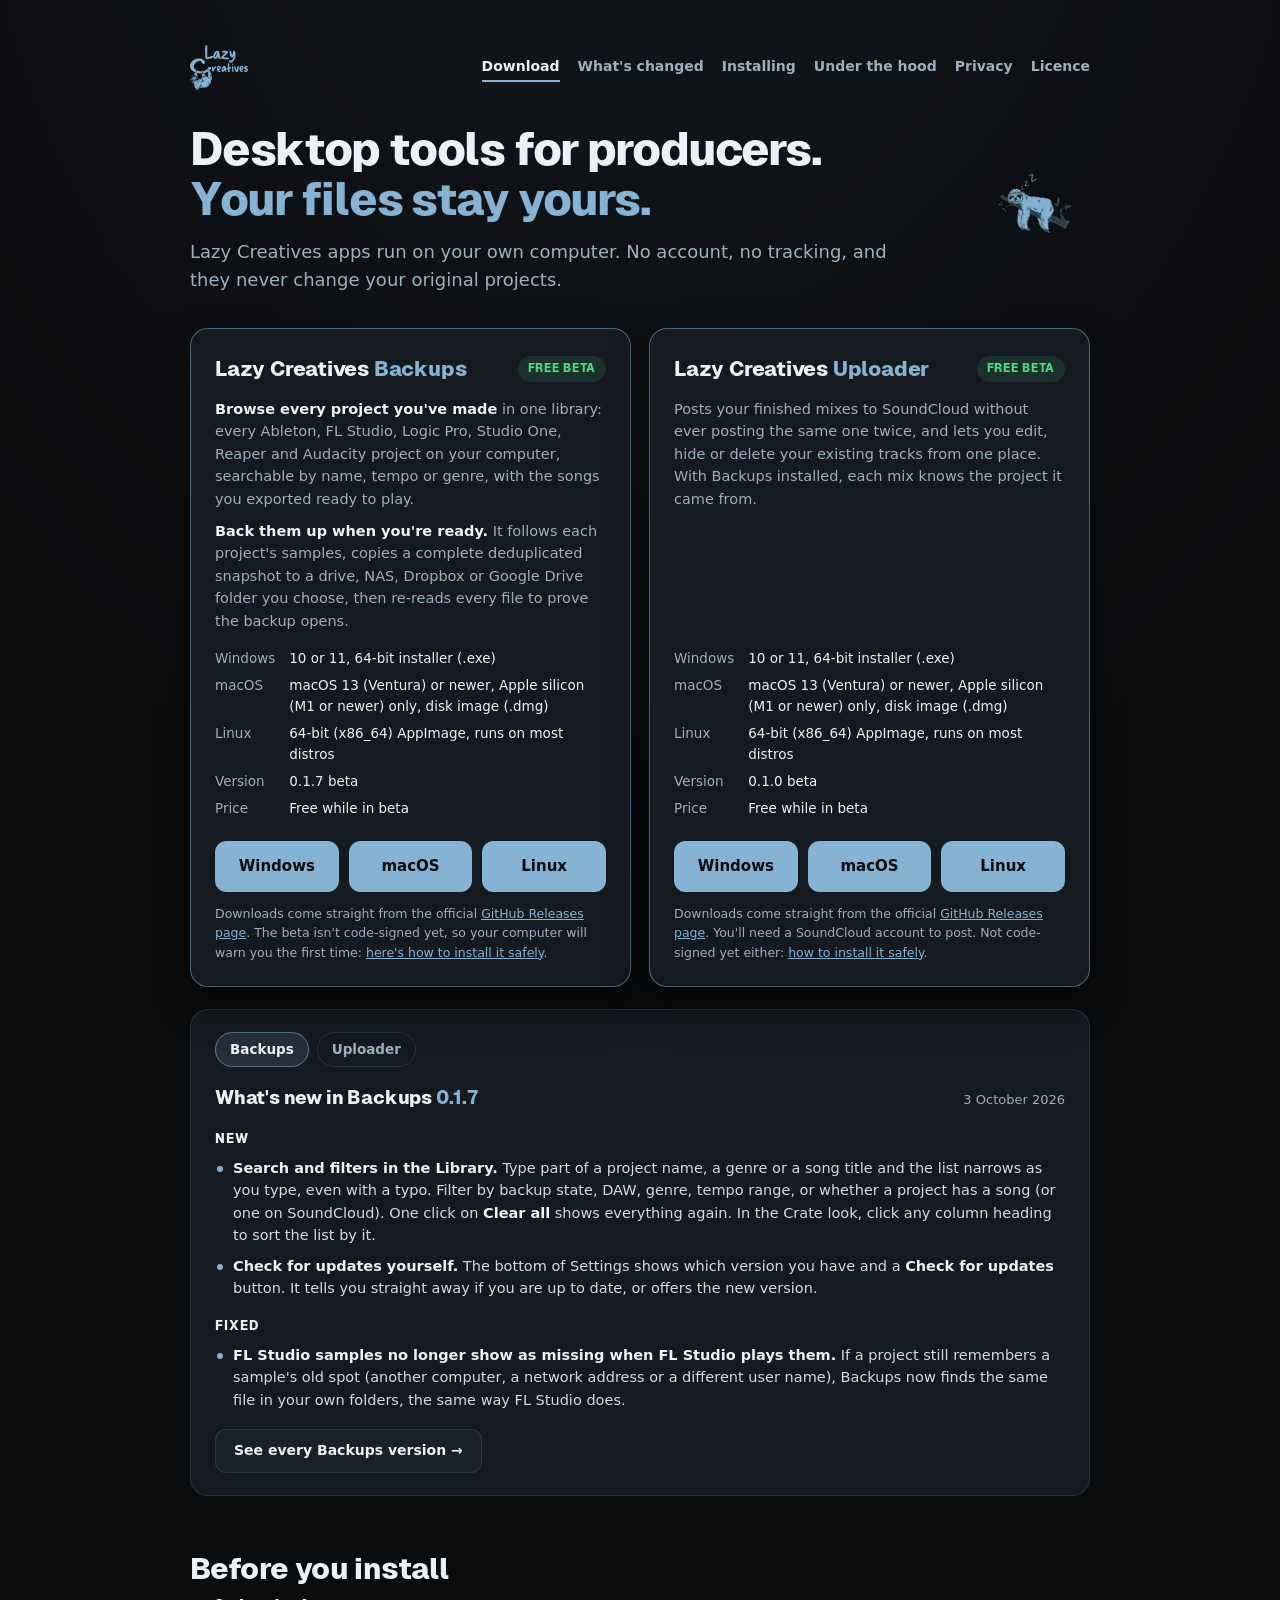
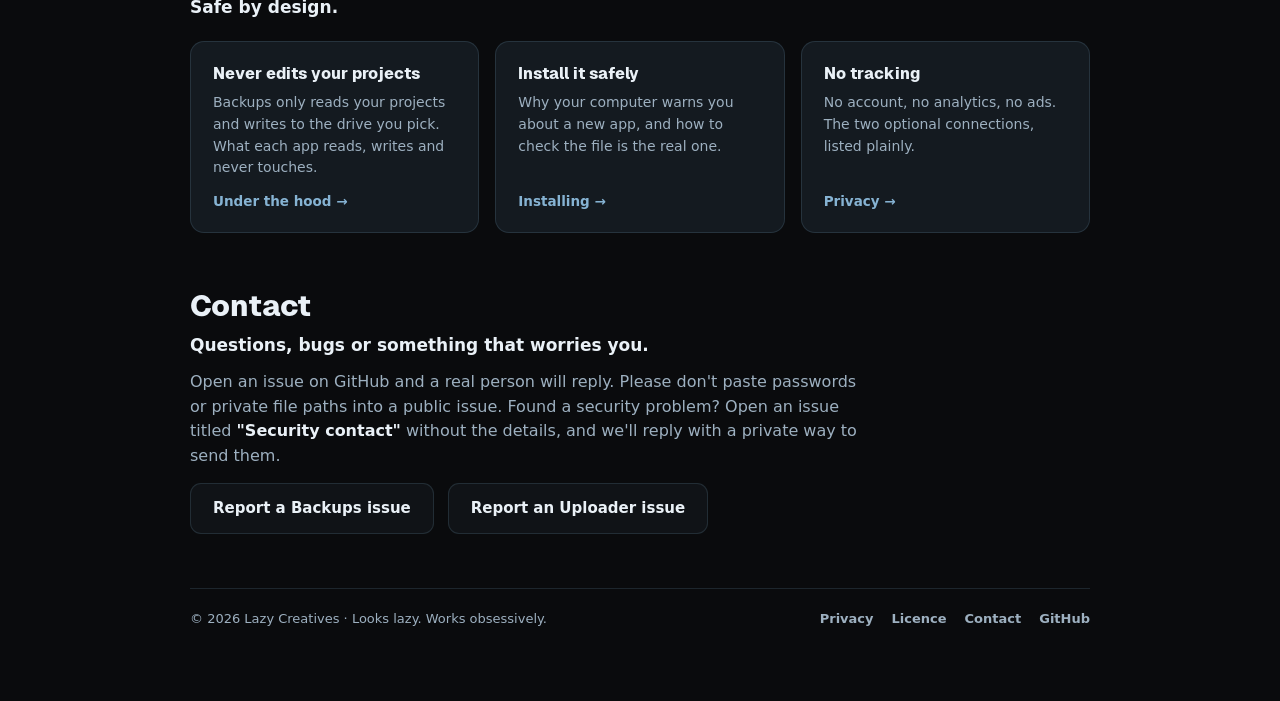
==== index.html @ 80de29a4 "Match the apps' font and calm the page furniture Self-hosted Geist (the apps' text font, OFL) replac" ====
<!DOCTYPE html>
<html lang="en">
<head>
<meta charset="UTF-8">
<meta name="viewport" content="width=device-width,initial-scale=1">
<title>Download Lazy Creatives — Backups &amp; Uploader</title>
<meta name="description" content="Download Lazy Creatives Backups and Uploader for Windows, macOS and Linux: free desktop tools for music producers. Your projects stay on your computer.">
<meta property="og:title" content="Download Lazy Creatives">
<meta property="og:description" content="Download Lazy Creatives Backups and Uploader for Windows, macOS and Linux: free desktop tools for music producers. Your projects stay on your computer.">
<meta property="og:type" content="website">
<link rel="canonical" href="https://lazycreatives.github.io/">
<meta property="og:url" content="https://lazycreatives.github.io/">
<meta property="og:image" content="https://lazycreatives.github.io/social/social-home.png">
<meta name="twitter:card" content="summary_large_image">
<link rel="stylesheet" href="/brand.css">
<link rel="stylesheet" href="/site.css">
<meta name="google-site-verification" content="6Fhn8nlXMlP-Knpu7X8_m800X2rsk330xEh5zrUy-1Y">
<script type="application/ld+json">
{"@context":"https://schema.org","@type":"Organization","name":"Lazy Creatives","url":"https://lazycreatives.github.io","logo":"https://lazycreatives.github.io/logo.png","description":"Desktop tools that take the boring, behind-the-scenes work of making music off your plate.","sameAs":["https://github.com/LazyCreatives"]}
</script>
<script>
/* Old links to sections that now have their own page. */
(function(){var m={"#safety":"/under-the-hood.html","#how":"/under-the-hood.html#how","#install":"/install.html","#privacy":"/privacy.html","#licence":"/licence.html"};var t=m[location.hash];if(t)location.replace(t);})();
</script>
<style>
  /* Home: download cards, the latest update, then short links to the detail pages. */
  .dl{display:grid;grid-template-columns:repeat(auto-fit,minmax(min(100%,300px),1fr));gap:18px}
  .app{border:1px solid var(--line);border-radius:18px;background:var(--console);padding:24px;display:flex;flex-direction:column;gap:12px;min-width:0}
  @supports (grid-template-rows:subgrid){.app{display:grid;grid-row:span 5;grid-template-rows:subgrid;row-gap:12px}}
  .app.live{border-color:rgba(134,179,211,.5);box-shadow:0 18px 40px rgba(0,0,0,.45)}
  .app .top{display:flex;align-items:center;justify-content:space-between;gap:10px;flex-wrap:wrap}
  .app h2{font-size:21px;font-weight:800;letter-spacing:-.01em}
  .app h2 span{color:var(--blue)}
  .app p{color:var(--muted);font-size:14.5px}
  .app .pitch{display:grid;gap:10px}
  .app .pitch b{color:var(--ink)}
  .status{font-size:11.5px;font-weight:800;letter-spacing:.06em;text-transform:uppercase;padding:4px 10px;border-radius:99px}
  .status.beta{background:rgba(74,222,128,.12);color:var(--green)}
  .specs{display:grid;grid-template-columns:auto 1fr;gap:6px 14px;font-size:13.5px;margin:4px 0}
  .specs dt{color:var(--muted)} .specs dd{color:var(--ink);font-variant-numeric:tabular-nums}
  .app .actions{margin-top:auto;padding-top:6px;gap:10px;display:grid;grid-template-columns:repeat(3,minmax(0,1fr))}
  .app .actions .btn{padding:13px 10px;text-align:center}
  .app .fine{font-size:12.5px;color:var(--muted)}
  .app .fine a{color:var(--blue)}

  .news{margin-top:22px;border:1px solid var(--line);border-radius:18px;background:var(--console);padding:22px 24px;scroll-margin-top:24px}
  .news .top{display:flex;align-items:baseline;justify-content:space-between;gap:10px;flex-wrap:wrap;margin-bottom:6px}
  .news h2{font-size:19px;letter-spacing:-.01em;color:var(--ink);font-weight:800}
  .news h2 span{color:var(--blue)}
  .news .when{font-size:13px;color:var(--muted);font-variant-numeric:tabular-nums}
  .news h3{font-size:13px;letter-spacing:.08em;text-transform:uppercase;color:var(--ink);font-weight:800;margin:16px 0 8px}
  .news ul{list-style:none;display:flex;flex-direction:column;gap:8px}
  .news li{font-size:14.5px;color:#d2dbe4;padding-left:18px;position:relative}
  .news li::before{content:"";position:absolute;left:2px;top:.62em;width:6px;height:6px;border-radius:99px;background:var(--blue)}
  .news li li::before{background:var(--slate)}
  .news li ul{margin-top:8px}
  .news li b{color:var(--ink)}
  main > section{margin-top:56px}
</style>
</head>
<body>
<div class="page">
  <header class="lc">
    <a class="logo" href="/"><img src="/logo.png" alt="Lazy Creatives home"></a>
    <nav aria-label="Site">
      <a href="/" aria-current="page">Download</a>
      <a href="/whats-changed.html">What's changed</a>
      <a href="/install.html">Installing</a>
      <a href="/under-the-hood.html">Under the hood</a>
      <a href="/privacy.html">Privacy</a>
      <a href="/licence.html">Licence</a>
    </nav>
  </header>

  <main class="wrap">
    <div class="hero">
      <div>
        <h1>Desktop tools for producers. <span class="g">Your files stay yours.</span></h1>
        <p class="lede">Lazy Creatives apps run on your own computer. No account, no tracking, and they never change your original projects.</p>
      </div>
      <img class="nap" src="/napping.webp" alt="" width="110" height="110">
    </div>

    <div class="dl" id="download">
      <article class="app live">
        <div class="top">
          <h2>Lazy Creatives <span>Backups</span></h2>
          <span class="status beta">Free beta</span>
        </div>
        <div class="pitch"><p><b>Browse every project you've made</b> in one library: every Ableton, FL Studio, Logic Pro, Studio One, Reaper and Audacity project on your computer, searchable by name, tempo or genre, with the songs you exported ready to play.</p>
        <p><b>Back them up when you're ready.</b> It follows each project's samples, copies a complete deduplicated snapshot to a drive, NAS, Dropbox or Google Drive folder you choose, then re-reads every file to prove the backup opens.</p></div>
        <dl class="specs">
          <dt>Windows</dt><dd>10 or 11, 64-bit installer (.exe)</dd>
          <dt>macOS</dt><dd>macOS 13 (Ventura) or newer, Apple silicon (M1 or newer) only, disk image (.dmg)</dd>
          <dt>Linux</dt><dd>64-bit (x86_64) AppImage, runs on most distros</dd>
          <dt>Version</dt><dd id="bk-version">0.1.7 beta</dd>
          <dt>Price</dt><dd>Free while in beta</dd>
        </dl>
        <div class="actions">
          <a class="btn primary" href="https://github.com/LazyCreatives/lazycreatives-backups/releases/latest/download/LazyCreatives-Backups-Windows-Setup.exe">Windows</a>
          <a class="btn primary" href="https://github.com/LazyCreatives/lazycreatives-backups/releases/latest/download/LazyCreatives-Backups-macOS-arm64.dmg">macOS</a>
          <a class="btn primary" href="https://github.com/LazyCreatives/lazycreatives-backups/releases/latest/download/LazyCreatives-Backups-Linux-x86_64.AppImage">Linux</a>
        </div>
        <p class="fine">Downloads come straight from the official <a href="https://github.com/LazyCreatives/lazycreatives-backups/releases/latest">GitHub Releases page</a>. The beta isn't code-signed yet, so your computer will warn you the first time: <a href="/install.html">here's how to install it safely</a>.</p>
      </article>

      <article class="app live">
        <div class="top">
          <h2>Lazy Creatives <span>Uploader</span></h2>
          <span class="status beta">Free beta</span>
        </div>
        <p>Posts your finished mixes to SoundCloud without ever posting the same one twice, and lets you edit, hide or delete your existing tracks from one place. With Backups installed, each mix knows the project it came from.</p>
        <dl class="specs">
          <dt>Windows</dt><dd>10 or 11, 64-bit installer (.exe)</dd>
          <dt>macOS</dt><dd>macOS 13 (Ventura) or newer, Apple silicon (M1 or newer) only, disk image (.dmg)</dd>
          <dt>Linux</dt><dd>64-bit (x86_64) AppImage, runs on most distros</dd>
          <dt>Version</dt><dd id="up-version">0.1.0 beta</dd>
          <dt>Price</dt><dd>Free while in beta</dd>
        </dl>
        <div class="actions">
          <a class="btn primary" href="https://github.com/LazyCreatives/lazycreatives-uploader/releases/latest/download/LazyCreatives-Uploader-Windows-Setup.exe">Windows</a>
          <a class="btn primary" href="https://github.com/LazyCreatives/lazycreatives-uploader/releases/latest/download/LazyCreatives-Uploader-macOS-arm64.dmg">macOS</a>
          <a class="btn primary" href="https://github.com/LazyCreatives/lazycreatives-uploader/releases/latest/download/LazyCreatives-Uploader-Linux-x86_64.AppImage">Linux</a>
        </div>
        <p class="fine">Downloads come straight from the official <a href="https://github.com/LazyCreatives/lazycreatives-uploader/releases/latest">GitHub Releases page</a>. You'll need a SoundCloud account to post. Not code-signed yet either: <a href="/install.html">how to install it safely</a>.</p>
      </article>
    </div>


    <!-- "What's new" for the latest release of each app. The script below swaps in
         the notes from each app's latest GitHub Release (written from CHANGELOG.md
         when it is released), so the static copy is only a fallback and needs no edit. -->
    <div class="news" id="whats-new" aria-live="polite">
      <div class="tabs" role="tablist" aria-label="Choose an app">
        <button role="tab" id="tab-bk" aria-controls="panel-bk" aria-selected="true">Backups</button>
        <button role="tab" id="tab-up" aria-controls="panel-up" aria-selected="false">Uploader</button>
      </div>
      <div role="tabpanel" id="panel-bk" aria-labelledby="tab-bk">
      <div class="top">
        <h2>What's new in Backups <span id="bk-news-version">0.1.7</span></h2>
        <span class="when" id="bk-news-date">3 October 2026</span>
      </div>
      <div id="bk-news-body">
        <h3>New</h3>
        <ul>
          <li><b>Search and filters in the Library.</b> Type part of a project name, a genre or a song title and the list narrows as you type, even with a typo. Filter by backup state, DAW, genre, tempo range, or whether a project has a song (or one on SoundCloud). One click on <b>Clear all</b> shows everything again. In the Crate look, click any column heading to sort the list by it.</li>
          <li><b>Check for updates yourself.</b> The bottom of Settings shows which version you have and a <b>Check for updates</b> button. It tells you straight away if you are up to date, or offers the new version.</li>
        </ul>
        <h3>Fixed</h3>
        <ul>
          <li><b>FL Studio samples no longer show as missing when FL Studio plays them.</b> If a project still remembers a sample's old spot (another computer, a network address or a different user name), Backups now finds the same file in your own folders, the same way FL Studio does.</li>
        </ul>
      </div>
      <div class="actions" style="margin-top:18px"><a class="btn" style="font-size:14px;padding:10px 18px" href="whats-changed.html#backups">See every Backups version →</a></div>
      </div>
      <div role="tabpanel" id="panel-up" aria-labelledby="tab-up" hidden>
      <div class="top">
        <h2>What's new in Uploader <span id="up-news-version">0.1.0</span></h2>
        <span class="when" id="up-news-date">4 October 2026</span>
      </div>
      <div id="up-news-body">
        <h3>New</h3>
        <ul>
          <li><b>Post your mixes to SoundCloud without ever posting the same one twice.</b> The app knows what's already up, even when the same mix is saved in another format.</li>
          <li><b>Your tracks</b>: edit, hide or delete the tracks already on your SoundCloud from one place.</li>
          <li><b>Knows where each song came from.</b> If you use Lazy Creatives Backups, each mix shows the project it was exported from, with its tempo and genre filled in.</li>
          <li><b>Cover art made for you</b> from the song's sound.</li>
          <li><b>Two looks, your choice</b>, the same as Backups: <b>Crate</b> or <b>Sleeve</b>. A song has the same cover in both apps.</li>
          <li><b>Play your mixes in the app</b> from a player bar at the bottom.</li>
          <li><b>The app updates itself</b>, and shows what's new after each update.</li>
          <li><b>Everything is unlocked</b> while the app is a free beta.</li>
        </ul>
      </div>
      <div class="actions" style="margin-top:18px"><a class="btn" style="font-size:14px;padding:10px 18px" href="whats-changed.html#uploader">See every Uploader version →</a></div>
      </div>
    </div>


    <section id="trust">
      <h2>Before you install</h2>
      <p class="lead">Safe by design.</p>
      <div class="tiles">
        <a class="tile" href="/under-the-hood.html"><h4>Never edits your projects</h4><p>Backups only reads your projects and writes to the drive you pick. What each app reads, writes and never touches.</p><span class="more">Under the hood →</span></a>
        <a class="tile" href="/install.html"><h4>Install it safely</h4><p>Why your computer warns you about a new app, and how to check the file is the real one.</p><span class="more">Installing →</span></a>
        <a class="tile" href="/privacy.html"><h4>No tracking</h4><p>No account, no analytics, no ads. The two optional connections, listed plainly.</p><span class="more">Privacy →</span></a>
      </div>
    </section>

    <section id="contact">
      <h2>Contact</h2>
      <p class="lead">Questions, bugs or something that worries you.</p>
      <p>Open an issue on GitHub and a real person will reply. Please don't paste passwords or private file paths into a public issue. Found a security problem? Open an issue titled <b>"Security contact"</b> without the details, and we'll reply with a private way to send them.</p>
      <div class="actions" style="margin-top:14px">
        <a class="btn" href="https://github.com/LazyCreatives/lazycreatives-backups/issues/new">Report a Backups issue</a>
        <a class="btn" href="https://github.com/LazyCreatives/lazycreatives-uploader/issues/new">Report an Uploader issue</a>
      </div>
    </section>
  </main>

  <footer class="lc">
    <span>© 2026 Lazy Creatives · Looks lazy. Works obsessively.</span>
    <nav aria-label="More">
      <a href="/privacy.html">Privacy</a>
      <a href="/licence.html">Licence</a>
      <a href="/#contact">Contact</a>
      <a href="https://github.com/LazyCreatives">GitHub</a>
    </nav>
  </footer>
</div>
<script>
/* Switch the "What's new" box between the two apps. */
(function(){
  var tabs=[document.getElementById("tab-bk"),document.getElementById("tab-up")];
  function pick(t){
    tabs.forEach(function(x){
      var on=x===t; x.setAttribute("aria-selected",on?"true":"false"); x.tabIndex=on?0:-1;
      document.getElementById(x.getAttribute("aria-controls")).hidden=!on;
    });
  }
  tabs.forEach(function(t,i){
    t.addEventListener("click",function(){pick(t)});
    t.addEventListener("keydown",function(e){
      if(e.key==="ArrowRight"||e.key==="ArrowLeft"){var n=tabs[(i+1)%2];pick(n);n.focus();e.preventDefault();}
    });
  });
  pick(tabs[0]);
})();
/* Show each app's latest release and its "What's new". The release job writes it
   from CHANGELOG.md under a "## What's new" heading; the static copy above stays if
   GitHub can't be reached or a release has no notes. Text only, never HTML. */
(function(){
  if(!window.fetch) return;
  function load(repo,id){
    fetch("https://api.github.com/repos/LazyCreatives/"+repo+"/releases/latest",{headers:{"Accept":"application/vnd.github+json"}}).then(function(r){return r.ok?r.json():null}).then(function(rel){
      if(!rel||!rel.tag_name) return;
      var ver=rel.tag_name.replace(/^v/,"");
      document.getElementById(id+"-version").textContent=ver+" beta";
      var body=rel.body||"", start=body.indexOf("## What's new");
      if(start<0) return;
      var lines=body.slice(start).split(/\r?\n/).slice(1), out=document.createDocumentFragment(), list=null, sub=null, any=false;
      function inline(el,text){
        text.split(/(\*\*[^*]+\*\*)/).forEach(function(part){
          if(/^\*\*[^*]+\*\*$/.test(part)){var b=document.createElement("b");b.textContent=part.slice(2,-2);el.appendChild(b);}
          else if(part) el.appendChild(document.createTextNode(part));
        });
      }
      for(var i=0;i<lines.length;i++){
        var l=lines[i];
        if(/^(---|## )/.test(l)) break;
        var m;
        if((m=l.match(/^###\s+(.*)/))){var h=document.createElement("h3");h.textContent=m[1];out.appendChild(h);list=sub=null;}
        else if((m=l.match(/^- (.*)/))){if(!list){list=document.createElement("ul");out.appendChild(list);}var li=document.createElement("li");inline(li,m[1]);list.appendChild(li);sub=null;any=true;}
        else if((m=l.match(/^\s{2,}- (.*)/))&&list&&list.lastChild){if(!sub){sub=document.createElement("ul");list.lastChild.appendChild(sub);}var s=document.createElement("li");inline(s,m[1]);sub.appendChild(s);}
      }
      if(!any) return;
      var box=document.getElementById(id+"-news-body");
      box.textContent="";box.appendChild(out);
      document.getElementById(id+"-news-version").textContent=ver;
      if(rel.published_at){
        var d=new Date(rel.published_at);
        document.getElementById(id+"-news-date").textContent=d.toLocaleDateString("en-GB",{day:"numeric",month:"long",year:"numeric"});
      }
    }).catch(function(){});
  }
  load("lazycreatives-backups","bk");
  load("lazycreatives-uploader","up");
})();
</script>
</body>
</html>
---- brand.css ----
/* =====================================================================
   Lazy Creatives — shared marketing design system.
   Served at https://lazycreatives.github.io/brand.css ; every tool page
   (any repo under the lazycreatives.github.io domain) links it with
   <link rel="stylesheet" href="/brand.css">. Define the brand ONCE here;
   add a new tool by writing markup that reuses these classes.
   ===================================================================== */
 /* Geist, the same text font the apps use. Self-hosted (SIL Open Font Licence, fonts/OFL.txt) so no font service sees visitors. */
@font-face{font-family:"Geist";font-style:normal;font-weight:400;font-display:swap;src:url(/fonts/geist-400.woff2) format("woff2")}
@font-face{font-family:"Geist";font-style:normal;font-weight:600;font-display:swap;src:url(/fonts/geist-600.woff2) format("woff2")}
@font-face{font-family:"Geist";font-style:normal;font-weight:700;font-display:swap;src:url(/fonts/geist-700.woff2) format("woff2")}
@font-face{font-family:"Geist";font-style:normal;font-weight:800;font-display:swap;src:url(/fonts/geist-800.woff2) format("woff2")}
:root{
  --black:#0A0B0D; --console:#141A20; --blue:#86B3D3; --blue-press:#9bc0e0;
  --slate:#3B4F5D; --green:#4ADE80; --gold:#F5C451; --red:#F2706E;
  --ink:#EAF1F7; --muted:#9DB0C0; --line:rgba(134,179,211,.16);
  --font:"Geist",system-ui,-apple-system,"Segoe UI",Roboto,Helvetica,Arial,sans-serif;
}
*{box-sizing:border-box;margin:0;padding:0}
body{background:radial-gradient(120% 80% at 50% -10%,#13171c,var(--black) 60%);
  color:var(--ink);font-family:var(--font);line-height:1.55;min-height:100vh}
a{color:inherit}
.wrap{width:100%;max-width:900px;margin:0 auto}
.wrap.wide{max-width:1040px}

/* page padding wrappers */
.page{display:flex;flex-direction:column;align-items:center;padding:5vh 6vw 8vh}
.page-narrow{padding:5vh 6vw 9vh}

/* header */
header.lc{display:flex;align-items:center;gap:14px;margin-bottom:38px;width:100%;max-width:900px}
header.lc img{height:46px;width:auto}
.pill{border:1px solid var(--line);color:var(--blue);font-weight:700;font-size:13px;
  padding:4px 11px;border-radius:99px;letter-spacing:.02em}
header.lc .home{margin-left:auto;color:var(--muted);text-decoration:none;font-size:14px;font-weight:600}
header.lc .home:hover{color:var(--blue)}
.back{color:var(--muted);font-size:14px;text-decoration:none;font-weight:600}
.back:hover{color:var(--blue)}

/* hero type */
h1{font-size:clamp(30px,5vw,46px);font-weight:800;letter-spacing:-.025em;line-height:1.08;margin-bottom:14px}
h1 .g{color:var(--blue)}
.lede{color:var(--muted);font-size:18px;max-width:62ch;margin-bottom:24px}

/* notify band */
.notify{display:flex;align-items:center;gap:16px;flex-wrap:wrap;justify-content:space-between;
  border:1px solid rgba(134,179,211,.35);background:rgba(134,179,211,.07);border-radius:14px;padding:14px 18px;margin-bottom:30px}
.notify p{font-size:14.5px;color:var(--ink)} .notify p b{color:var(--blue)}

/* buttons */
a.btn{text-decoration:none;font-weight:700;font-size:15px;padding:13px 22px;border-radius:11px;
  border:1px solid var(--line);color:var(--ink);background:rgba(134,179,211,.05);transition:.15s;display:inline-block}
a.btn:hover{border-color:rgba(134,179,211,.5);background:rgba(134,179,211,.10)}
a.btn.primary,a.btn.star{background:var(--blue);color:#0A0B0D;border-color:var(--blue);white-space:nowrap}
a.btn.primary:hover,a.btn.star:hover{background:var(--blue-press)}
.actions{display:flex;flex-wrap:wrap;gap:14px;margin-top:28px}

/* embedded pitch / media */
.player{border:1px solid var(--line);border-radius:18px;overflow:hidden;background:#000;box-shadow:0 20px 70px rgba(0,0,0,.5)}
.player iframe{display:block;width:100%;aspect-ratio:16/9;border:0}

/* feature cards */
.feat{display:grid;grid-template-columns:repeat(auto-fit,minmax(220px,1fr));gap:16px;margin-top:48px}
.card{border:1px solid var(--line);border-radius:14px;padding:22px;background:var(--console)}
.card h3{font-size:16px;font-weight:800;margin-bottom:7px;display:flex;align-items:center;gap:8px}
.card h3::before{content:"✓";color:var(--green);font-weight:800}
.card p{color:var(--muted);font-size:14.5px}

/* pricing */
.grid{display:grid;grid-template-columns:repeat(3,1fr);gap:18px}
.tier{border:1px solid var(--line);border-radius:18px;padding:26px 24px;background:var(--console);display:flex;flex-direction:column}
.tier.pop{border-color:rgba(134,179,211,.55);box-shadow:0 18px 40px rgba(0,0,0,.45);position:relative}
.tier.pop::after{content:"Most popular";position:absolute;top:-11px;left:24px;background:var(--blue);color:#0A0B0D;font-size:11px;font-weight:800;letter-spacing:.04em;padding:4px 10px;border-radius:99px}
.tier h2{font-size:18px;font-weight:800;margin-bottom:4px}
.tier .who{color:var(--muted);font-size:13px;min-height:34px}
.price{font-size:38px;font-weight:800;letter-spacing:-.02em;margin:10px 0 2px}
.price small{font-size:15px;color:var(--muted);font-weight:600}
.once{color:var(--green);font-size:12.5px;font-weight:700;letter-spacing:.03em;margin-bottom:16px}
.tier ul{list-style:none;display:flex;flex-direction:column;gap:9px;margin:6px 0 22px}
.tier li{font-size:14px;color:#dbe3ec;padding-left:22px;position:relative}
.tier li::before{content:"✓";position:absolute;left:0;color:var(--green);font-weight:800}
.tier li.no{color:var(--muted)} .tier li.no::before{content:"–";color:var(--muted)}
.cta{margin-top:auto;text-align:center;text-decoration:none;font-weight:700;font-size:15px;
  padding:13px 18px;border-radius:11px;border:1px solid var(--line);color:var(--ink);background:rgba(134,179,211,.05);transition:.15s}
.cta:hover{border-color:rgba(134,179,211,.5);background:rgba(134,179,211,.10)}
.cta.primary{background:var(--blue);color:#0A0B0D;border-color:var(--blue)}
.cta.primary:hover{background:var(--blue-press)}
.cta.soon{opacity:.85}
.band{margin-top:20px;border:1px solid var(--line);border-radius:18px;padding:24px 26px;background:linear-gradient(120deg,#141a20,#0d0f12);
  display:flex;justify-content:space-between;align-items:center;gap:24px;flex-wrap:wrap}
.band h3{font-size:19px;font-weight:800;margin-bottom:4px}
.band p{color:var(--muted);font-size:14.5px;max-width:60ch}
.note{margin-top:34px;color:var(--muted);font-size:13.5px;line-height:1.7;border-top:1px solid var(--line);padding-top:20px}
.note b{color:var(--ink)} .note a{color:var(--blue)}
.tag{display:inline-block;background:rgba(74,222,128,.12);color:var(--green);font-size:12px;font-weight:700;padding:4px 10px;border-radius:99px;margin-bottom:18px}

/* footer */
footer.lc{color:var(--muted);font-size:13px;margin-top:54px;border-top:1px solid var(--line);padding-top:20px;width:100%;max-width:900px}
footer.lc a{color:var(--blue);text-decoration:none}

@media(max-width:780px){.grid{grid-template-columns:1fr}}
---- site.css ----
/* =====================================================================
   Lazy Creatives website — layout shared by every page on this site
   (home, What's changed, Installing, Under the hood, Privacy, Licence).
   Colours and buttons come from brand.css; this file adds the menu,
   footer and the reusable content blocks. Load it after brand.css.
   ===================================================================== */
:root{color-scheme:dark}
a:focus-visible{outline:2px solid var(--blue);outline-offset:3px;border-radius:6px}

/* menu: same on every page; the current page carries aria-current="page" */
header.lc{flex-wrap:wrap;row-gap:12px;margin-bottom:34px}
header.lc .logo{display:block;line-height:0}
header.lc nav{margin-left:auto;display:flex;flex-wrap:wrap;gap:6px 18px}
header.lc nav a{color:var(--muted);text-decoration:none;font-size:14px;font-weight:600;padding:2px 0;border-bottom:2px solid transparent}
header.lc nav a:hover,header.lc nav a:focus-visible{color:var(--blue)}
header.lc nav a[aria-current="page"]{color:var(--ink);border-bottom-color:var(--blue)}

/* page top: big title, short intro, napping sloth */
.hero{display:flex;align-items:center;gap:28px;margin-bottom:34px}
.hero > div{min-width:0}
.hero h1{text-wrap:balance}
.hero .lede{margin-bottom:0}
.nap{width:110px;height:110px;flex:0 0 auto}

/* sections */
section{margin-top:56px;scroll-margin-top:24px}
.hero + section{margin-top:0}
/* a section opens with its topic as a real heading, then a short bold line that sums it up */
section > h2{font-size:clamp(24px,3.4vw,30px);font-weight:800;letter-spacing:-.02em;line-height:1.15;margin-bottom:8px;text-wrap:balance}
section > .lead{font-size:17px;color:var(--ink);font-weight:600;max-width:60ch;margin-bottom:12px;text-wrap:balance}
.kicker{font-size:12.5px;letter-spacing:.24em;text-transform:uppercase;color:var(--blue);font-weight:800;margin-bottom:10px}
section > p,.prose p{color:var(--muted);max-width:66ch;margin-bottom:14px}
section p b{color:var(--ink)}
section p a,.facts a,.prose a{color:var(--blue)}
code{font-family:ui-monospace,SFMono-Regular,Menlo,"Cascadia Mono",monospace;font-size:.88em;color:var(--blue);background:rgba(134,179,211,.10);padding:1px 6px;border-radius:5px;overflow-wrap:anywhere}

/* label / explanation rows that line up in two columns */
.facts{display:flex;flex-direction:column;border-top:1px solid var(--line);margin-top:18px}
.fact{display:grid;grid-template-columns:minmax(0,220px) minmax(0,1fr);gap:8px 24px;padding:16px 0;border-bottom:1px solid var(--line)}
.fact dt{font-weight:700;font-size:15px}
.fact dd{color:var(--muted);font-size:14.5px}
.fact dd b{color:var(--ink)}

/* reads / writes / never columns */
.touch{display:grid;grid-template-columns:repeat(auto-fit,minmax(min(100%,250px),1fr));gap:16px;margin-top:20px}
.col{border:1px solid var(--line);border-radius:14px;padding:20px 22px;min-width:0}
.col h4{font-size:15px;font-weight:800;margin-bottom:10px}
.col ul{list-style:none;display:flex;flex-direction:column;gap:9px}
.col li{font-size:14px;color:#d2dbe4;padding-left:22px;position:relative}
.col li::before{position:absolute;left:0;font-weight:800}
.col.reads li::before{content:"→";color:var(--blue)}
.col.writes li::before{content:"✓";color:var(--green)}
.col.never{background:rgba(242,112,110,.05);border-color:rgba(242,112,110,.25)}
.col.never li::before{content:"✕";color:var(--red)}

/* numbered steps */
.steps{display:flex;flex-direction:column;gap:12px;margin-top:18px;counter-reset:s;list-style:none}
.steps li{position:relative;padding:14px 18px 14px 58px;border:1px solid var(--line);border-radius:12px;background:var(--console);color:#d2dbe4;font-size:14.5px;min-width:0}
.steps li::before{counter-increment:s;content:counter(s);position:absolute;left:16px;top:12px;width:28px;height:28px;border-radius:99px;
  background:rgba(134,179,211,.14);color:var(--blue);font-weight:800;font-size:14px;display:flex;align-items:center;justify-content:center}
.steps li b{color:var(--ink)}
.os{margin-top:26px}
.os h4{font-size:16px;font-weight:800;margin-bottom:-6px}
.warn{margin-top:18px;border:1px solid rgba(245,196,81,.35);background:rgba(245,196,81,.06);border-radius:14px;padding:16px 20px;font-size:14.5px;color:#e9e1c9}
.warn b{color:var(--gold)} .warn a{color:var(--gold)}
pre{margin-top:10px;overflow-x:auto;background:#0d1116;border:1px solid var(--line);border-radius:10px;padding:12px 14px}
pre code{background:none;padding:0;color:var(--green)}

/* link cards ("read more" tiles) */
.tiles{display:grid;grid-template-columns:repeat(auto-fit,minmax(min(100%,240px),1fr));gap:16px;margin-top:20px}
a.tile{display:flex;flex-direction:column;gap:6px;text-decoration:none;border:1px solid var(--line);border-radius:14px;padding:20px 22px;background:var(--console);transition:.15s;min-width:0}
a.tile:hover{border-color:rgba(134,179,211,.5)}
a.tile h4{font-size:16px;font-weight:800}
a.tile p{color:var(--muted);font-size:14px}
a.tile .more{margin-top:auto;padding-top:6px;color:var(--blue);font-size:13.5px;font-weight:700}

/* Backups / Uploader switch */
.tabs{display:flex;flex-wrap:wrap;gap:8px;margin-bottom:16px}
.tabs button{font:inherit;font-size:13.5px;font-weight:700;color:var(--muted);background:none;border:1px solid var(--line);border-radius:99px;padding:6px 14px;cursor:pointer}
.tabs button:hover{color:var(--ink)}
.tabs button[aria-selected="true"]{color:var(--ink);background:rgba(134,179,211,.14);border-color:rgba(134,179,211,.5)}
.tabs button:focus-visible{outline:2px solid var(--blue);outline-offset:3px}
[hidden]{display:none !important}

/* footer: same on every page */
footer.lc{display:flex;flex-wrap:wrap;gap:10px 22px;align-items:center}
footer.lc nav{display:flex;flex-wrap:wrap;gap:6px 18px;margin-left:auto}
footer.lc nav a{color:var(--muted);font-weight:600}
footer.lc nav a:hover{color:var(--blue)}

@media(max-width:640px){
  .hero{flex-direction:column-reverse;align-items:flex-start;gap:8px}
  .nap{width:84px;height:84px}
  .fact{grid-template-columns:1fr}
  header.lc nav{margin-left:0;width:100%}
  footer.lc nav{margin-left:0}
}
@media(prefers-reduced-motion:reduce){.nap{display:none}}
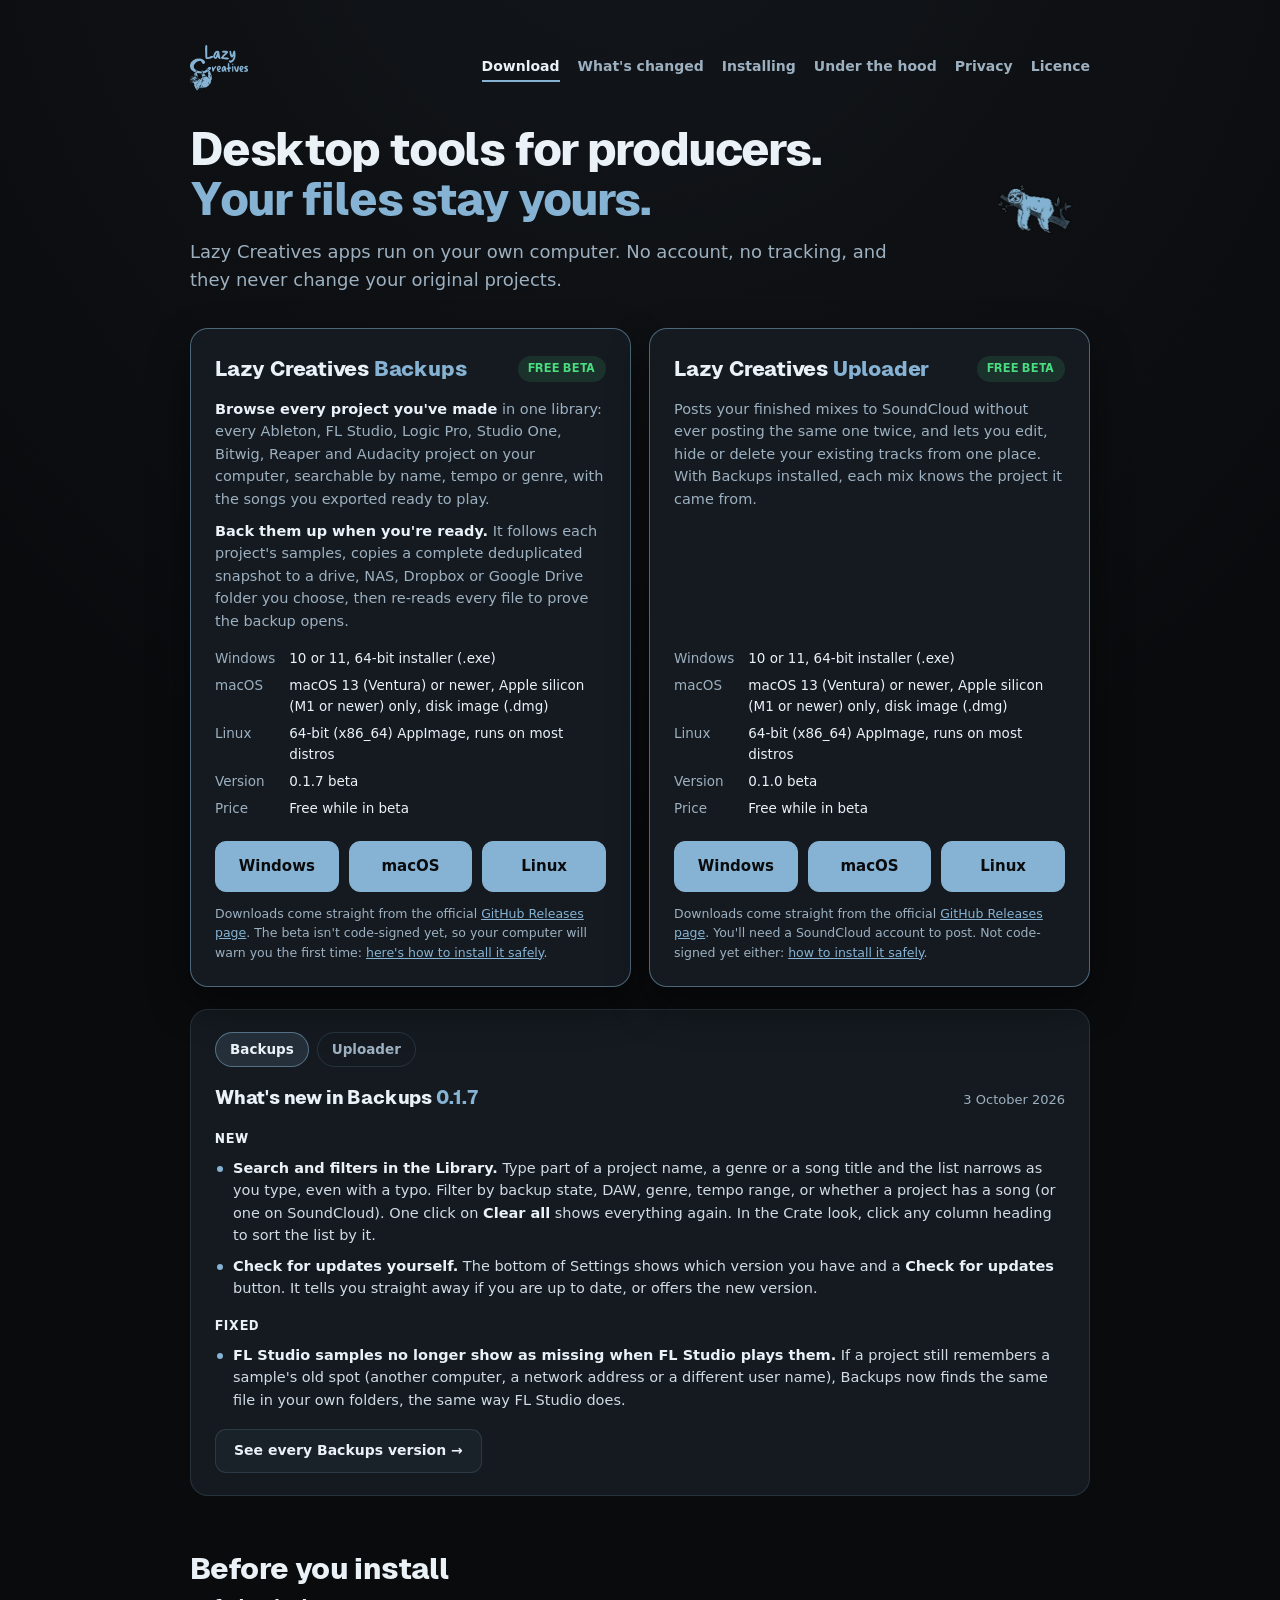
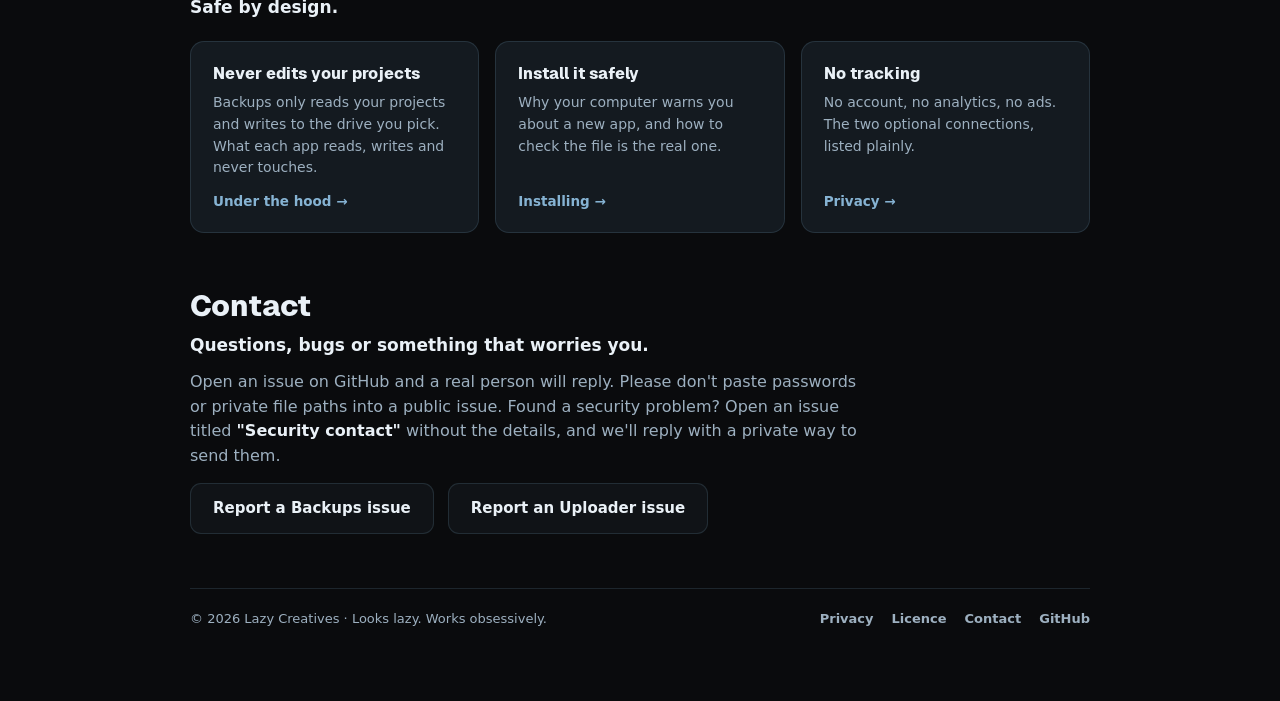
==== commit 4d037caa: "docs(site): list Bitwig among supported programs Co-Authored-By: Claude Opus 5.5 (1M context) <norep" ====
--- a/index.html
+++ b/index.html
@@ -87,7 +87,7 @@
           <h2>Lazy Creatives <span>Backups</span></h2>
           <span class="status beta">Free beta</span>
         </div>
-        <div class="pitch"><p><b>Browse every project you've made</b> in one library: every Ableton, FL Studio, Logic Pro, Studio One, Reaper and Audacity project on your computer, searchable by name, tempo or genre, with the songs you exported ready to play.</p>
+        <div class="pitch"><p><b>Browse every project you've made</b> in one library: every Ableton, FL Studio, Logic Pro, Studio One, Bitwig, Reaper and Audacity project on your computer, searchable by name, tempo or genre, with the songs you exported ready to play.</p>
         <p><b>Back them up when you're ready.</b> It follows each project's samples, copies a complete deduplicated snapshot to a drive, NAS, Dropbox or Google Drive folder you choose, then re-reads every file to prove the backup opens.</p></div>
         <dl class="specs">
           <dt>Windows</dt><dd>10 or 11, 64-bit installer (.exe)</dd>
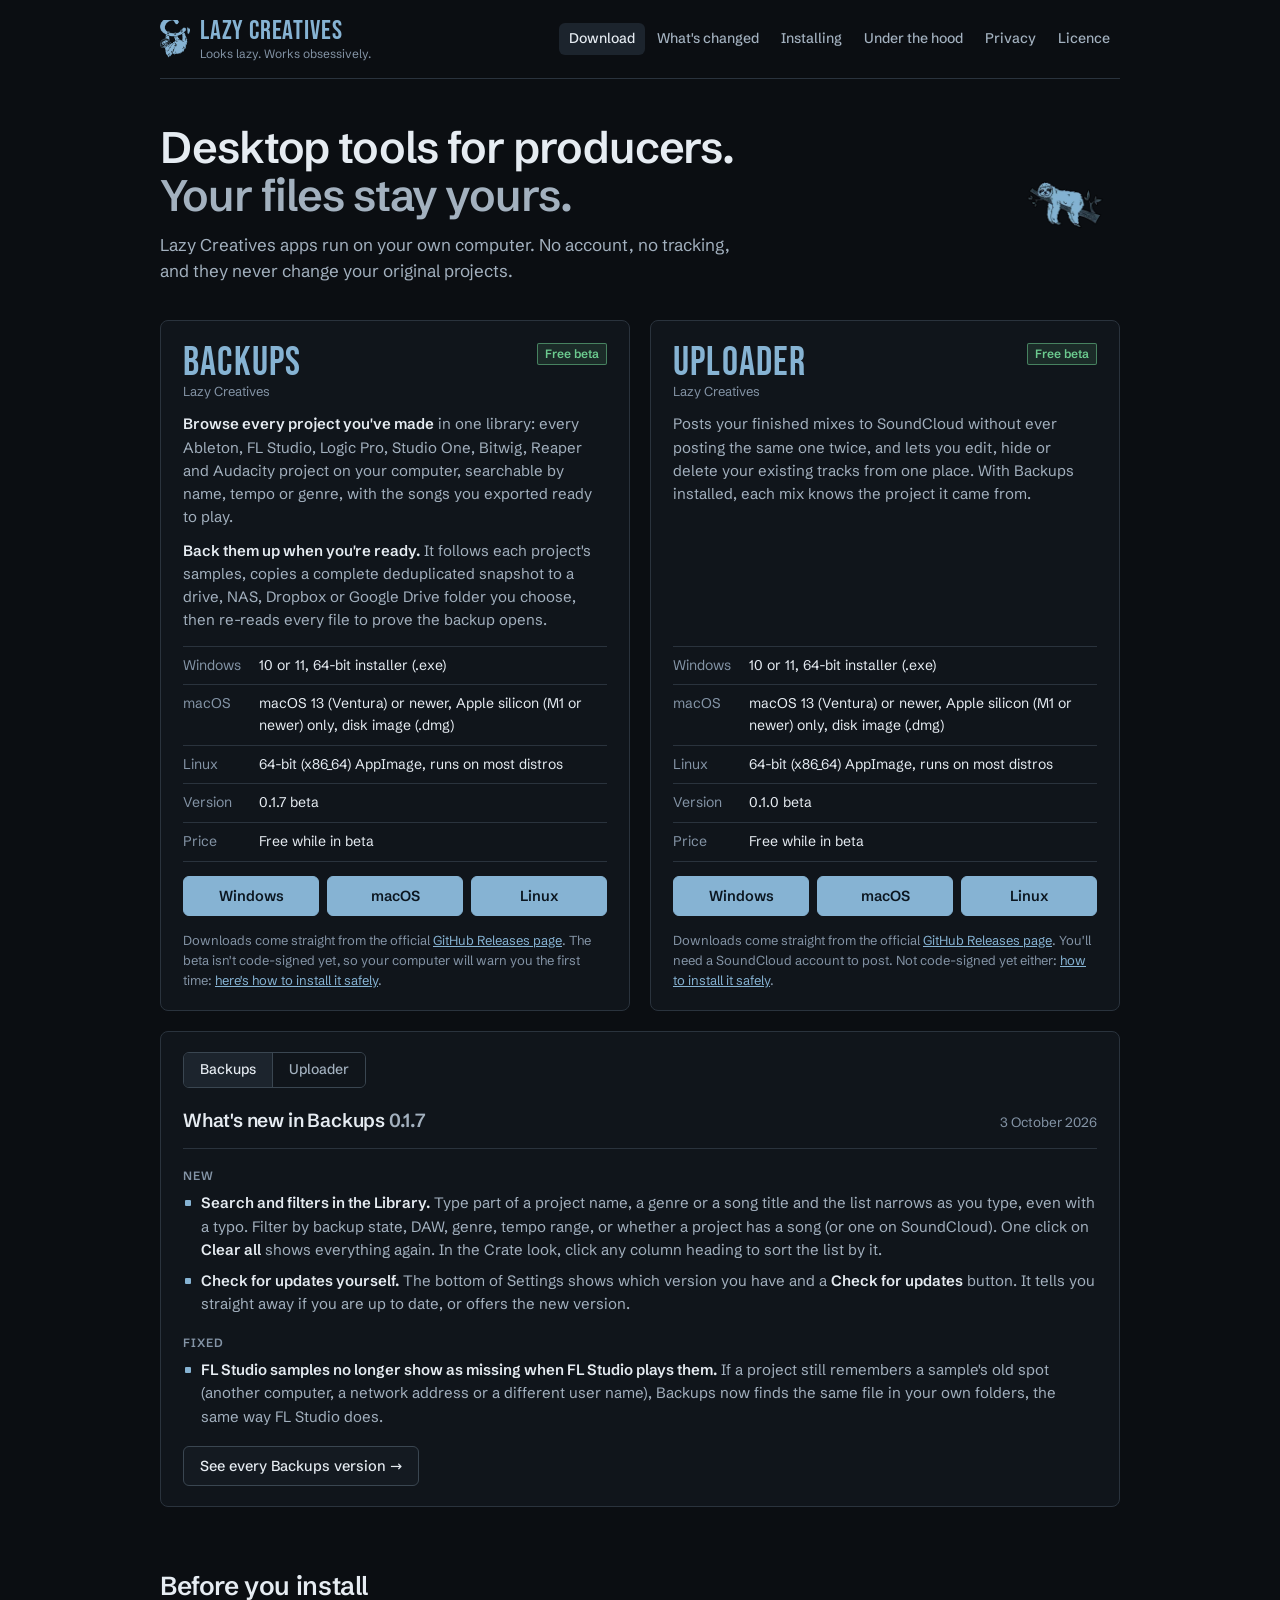
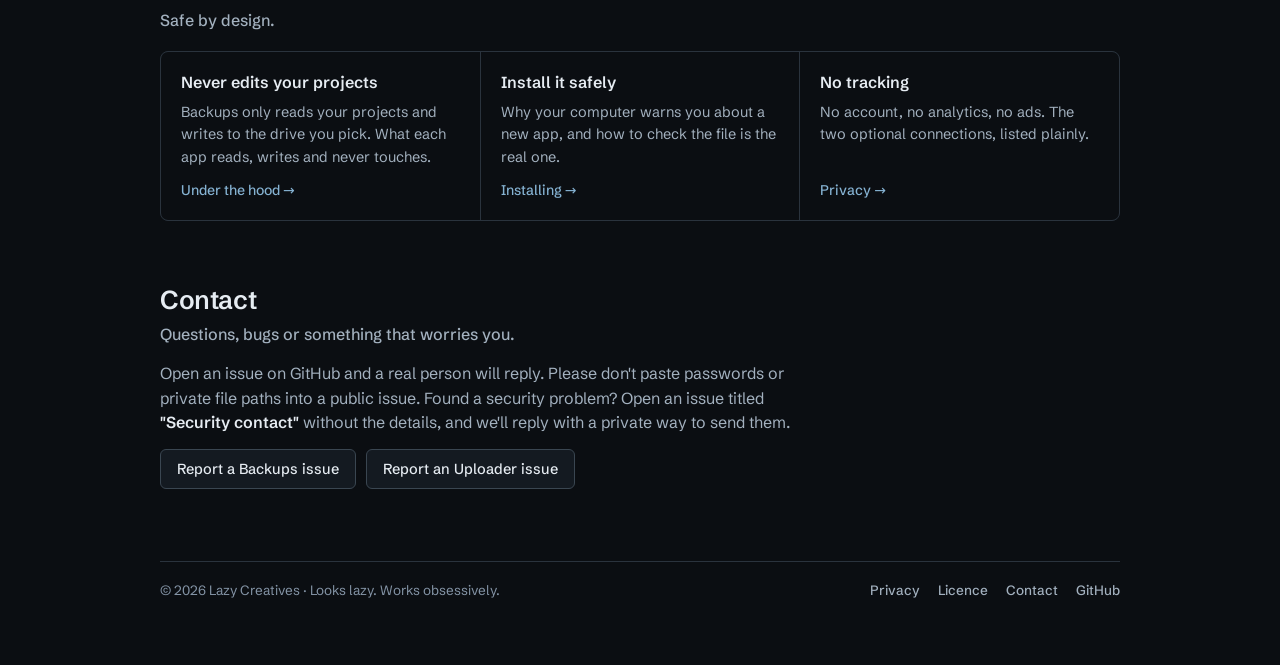
==== commit e78fd43d: "style(site): move the website to the apps' Pressing look Schibsted Grotesk for text and Bebas Neue f" ====
--- a/index.html
+++ b/index.html
@@ -24,44 +24,46 @@
 </script>
 <style>
   /* Home: download cards, the latest update, then short links to the detail pages. */
-  .dl{display:grid;grid-template-columns:repeat(auto-fit,minmax(min(100%,300px),1fr));gap:18px}
-  .app{border:1px solid var(--line);border-radius:18px;background:var(--console);padding:24px;display:flex;flex-direction:column;gap:12px;min-width:0}
-  @supports (grid-template-rows:subgrid){.app{display:grid;grid-row:span 5;grid-template-rows:subgrid;row-gap:12px}}
-  .app.live{border-color:rgba(134,179,211,.5);box-shadow:0 18px 40px rgba(0,0,0,.45)}
-  .app .top{display:flex;align-items:center;justify-content:space-between;gap:10px;flex-wrap:wrap}
-  .app h2{font-size:21px;font-weight:800;letter-spacing:-.01em}
-  .app h2 span{color:var(--blue)}
-  .app p{color:var(--muted);font-size:14.5px}
-  .app .pitch{display:grid;gap:10px}
-  .app .pitch b{color:var(--ink)}
-  .status{font-size:11.5px;font-weight:800;letter-spacing:.06em;text-transform:uppercase;padding:4px 10px;border-radius:99px}
-  .status.beta{background:rgba(74,222,128,.12);color:var(--green)}
-  .specs{display:grid;grid-template-columns:auto 1fr;gap:6px 14px;font-size:13.5px;margin:4px 0}
-  .specs dt{color:var(--muted)} .specs dd{color:var(--ink);font-variant-numeric:tabular-nums}
-  .app .actions{margin-top:auto;padding-top:6px;gap:10px;display:grid;grid-template-columns:repeat(3,minmax(0,1fr))}
-  .app .actions .btn{padding:13px 10px;text-align:center}
-  .app .fine{font-size:12.5px;color:var(--muted)}
-  .app .fine a{color:var(--blue)}
-
-  .news{margin-top:22px;border:1px solid var(--line);border-radius:18px;background:var(--console);padding:22px 24px;scroll-margin-top:24px}
-  .news .top{display:flex;align-items:baseline;justify-content:space-between;gap:10px;flex-wrap:wrap;margin-bottom:6px}
-  .news h2{font-size:19px;letter-spacing:-.01em;color:var(--ink);font-weight:800}
-  .news h2 span{color:var(--blue)}
-  .news .when{font-size:13px;color:var(--muted);font-variant-numeric:tabular-nums}
-  .news h3{font-size:13px;letter-spacing:.08em;text-transform:uppercase;color:var(--ink);font-weight:800;margin:16px 0 8px}
+  .dl{display:grid;grid-template-columns:repeat(auto-fit,minmax(min(100%,320px),1fr));gap:20px}
+  .app{border:1px solid var(--border);border-radius:var(--radius-lg);background:var(--surface);padding:22px 22px 20px;display:flex;flex-direction:column;gap:14px;min-width:0}
+  @supports (grid-template-rows:subgrid){.app{display:grid;grid-row:span 5;grid-template-rows:subgrid;row-gap:14px}}
+  .app .top{display:flex;align-items:flex-start;justify-content:space-between;gap:10px}
+  /* the app's name as in its sidebar: brush capitals in Sloth Blue, the maker underneath */
+  .app h2{display:flex;flex-direction:column;line-height:1;font-weight:400}
+  .app h2 span{font-family:var(--display);font-size:40px;letter-spacing:.03em;color:var(--accent)}
+  .app h2 small{font-size:13px;color:var(--text-faint);margin-top:2px}
+  .app p{color:var(--text-dim);font-size:15px}
+  .app .pitch{display:grid;gap:10px;align-content:start}
+  .app .pitch b{color:var(--text);font-weight:600}
+  /* what it runs on: a ruled table, same label column in both cards */
+  .specs{display:grid;grid-template-columns:76px minmax(0,1fr);font-size:14px;border-top:1px solid var(--border);align-content:start}
+  .specs dt,.specs dd{padding:8px 0;border-bottom:1px solid var(--border)}
+  .specs dt{color:var(--text-faint)} .specs dd{color:var(--text)}
+  .app .actions{margin-top:0;gap:8px;display:grid;grid-template-columns:repeat(3,minmax(0,1fr));align-self:end}
+  .app .actions .btn{padding:0 8px}
+  .app .fine{font-size:13px;color:var(--text-faint)}
+  .app .fine a{color:var(--accent)}
+
+  .news{margin-top:20px;border:1px solid var(--border);border-radius:var(--radius-lg);background:var(--surface);padding:20px 22px;scroll-margin-top:24px}
+  .news .top{display:flex;align-items:baseline;justify-content:space-between;gap:10px;flex-wrap:wrap;margin-bottom:4px;padding-bottom:12px;border-bottom:1px solid var(--border)}
+  .news h2{font-size:19px;color:var(--text);font-weight:600;letter-spacing:-.01em}
+  .news h2 span{color:var(--text-dim)}
+  .news .when{font-size:13.5px;color:var(--text-faint)}
+  .news h3{font-size:12px;letter-spacing:.08em;text-transform:uppercase;color:var(--text-faint);font-weight:600;margin:18px 0 6px}
   .news ul{list-style:none;display:flex;flex-direction:column;gap:8px}
-  .news li{font-size:14.5px;color:#d2dbe4;padding-left:18px;position:relative}
-  .news li::before{content:"";position:absolute;left:2px;top:.62em;width:6px;height:6px;border-radius:99px;background:var(--blue)}
-  .news li li::before{background:var(--slate)}
+  .news li{font-size:15px;color:var(--text-dim);padding-left:18px;position:relative}
+  .news li::before{content:"";position:absolute;left:2px;top:.6em;width:6px;height:6px;border-radius:1px;background:var(--accent)}
+  .news li li::before{background:var(--border-interactive)}
   .news li ul{margin-top:8px}
-  .news li b{color:var(--ink)}
-  main > section{margin-top:56px}
+  .news li b{color:var(--text);font-weight:600}
+  .news .more{margin-top:18px}
+  main > section{margin-top:64px}
 </style>
 </head>
 <body>
 <div class="page">
   <header class="lc">
-    <a class="logo" href="/"><img src="/logo.png" alt="Lazy Creatives home"></a>
+    <a class="brand" href="/" aria-label="Lazy Creatives home"><img src="/sloth-mark.png" alt="" width="30" height="38"><span><b>Lazy Creatives</b><small>Looks lazy. Works obsessively.</small></span></a>
     <nav aria-label="Site">
       <a href="/" aria-current="page">Download</a>
       <a href="/whats-changed.html">What's changed</a>
@@ -82,10 +84,10 @@
     </div>
 
     <div class="dl" id="download">
-      <article class="app live">
+      <article class="app">
         <div class="top">
-          <h2>Lazy Creatives <span>Backups</span></h2>
-          <span class="status beta">Free beta</span>
+          <h2><span>Backups</span><small>Lazy Creatives</small></h2>
+          <span class="tag">Free beta</span>
         </div>
         <div class="pitch"><p><b>Browse every project you've made</b> in one library: every Ableton, FL Studio, Logic Pro, Studio One, Bitwig, Reaper and Audacity project on your computer, searchable by name, tempo or genre, with the songs you exported ready to play.</p>
         <p><b>Back them up when you're ready.</b> It follows each project's samples, copies a complete deduplicated snapshot to a drive, NAS, Dropbox or Google Drive folder you choose, then re-reads every file to prove the backup opens.</p></div>
@@ -104,12 +106,12 @@
         <p class="fine">Downloads come straight from the official <a href="https://github.com/LazyCreatives/lazycreatives-backups/releases/latest">GitHub Releases page</a>. The beta isn't code-signed yet, so your computer will warn you the first time: <a href="/install.html">here's how to install it safely</a>.</p>
       </article>
 
-      <article class="app live">
+      <article class="app">
         <div class="top">
-          <h2>Lazy Creatives <span>Uploader</span></h2>
-          <span class="status beta">Free beta</span>
-        </div>
-        <p>Posts your finished mixes to SoundCloud without ever posting the same one twice, and lets you edit, hide or delete your existing tracks from one place. With Backups installed, each mix knows the project it came from.</p>
+          <h2><span>Uploader</span><small>Lazy Creatives</small></h2>
+          <span class="tag">Free beta</span>
+        </div>
+        <div class="pitch"><p>Posts your finished mixes to SoundCloud without ever posting the same one twice, and lets you edit, hide or delete your existing tracks from one place. With Backups installed, each mix knows the project it came from.</p></div>
         <dl class="specs">
           <dt>Windows</dt><dd>10 or 11, 64-bit installer (.exe)</dd>
           <dt>macOS</dt><dd>macOS 13 (Ventura) or newer, Apple silicon (M1 or newer) only, disk image (.dmg)</dd>
@@ -151,7 +153,7 @@
           <li><b>FL Studio samples no longer show as missing when FL Studio plays them.</b> If a project still remembers a sample's old spot (another computer, a network address or a different user name), Backups now finds the same file in your own folders, the same way FL Studio does.</li>
         </ul>
       </div>
-      <div class="actions" style="margin-top:18px"><a class="btn" style="font-size:14px;padding:10px 18px" href="whats-changed.html#backups">See every Backups version →</a></div>
+      <div class="actions more"><a class="btn" href="whats-changed.html#backups">See every Backups version →</a></div>
       </div>
       <div role="tabpanel" id="panel-up" aria-labelledby="tab-up" hidden>
       <div class="top">
@@ -171,7 +173,7 @@
           <li><b>Everything is unlocked</b> while the app is a free beta.</li>
         </ul>
       </div>
-      <div class="actions" style="margin-top:18px"><a class="btn" style="font-size:14px;padding:10px 18px" href="whats-changed.html#uploader">See every Uploader version →</a></div>
+      <div class="actions more"><a class="btn" href="whats-changed.html#uploader">See every Uploader version →</a></div>
       </div>
     </div>
 
--- a/brand.css
+++ b/brand.css
@@ -1,101 +1,71 @@
 /* =====================================================================
-   Lazy Creatives — shared marketing design system.
-   Served at https://lazycreatives.github.io/brand.css ; every tool page
-   (any repo under the lazycreatives.github.io domain) links it with
-   <link rel="stylesheet" href="/brand.css">. Define the brand ONCE here;
-   add a new tool by writing markup that reuses these classes.
+   Lazy Creatives website: colours, type and buttons.
+   The same "Pressing" look as the two apps (electron/src/lazy-ui.css in
+   Backups and Uploader): ink blue-black, one Sloth Blue accent, green /
+   gold / red only for status, one sturdy print-style face for everything,
+   thin dividers instead of floating boxes, no glows or gradients.
+   Every page links it with <link rel="stylesheet" href="/brand.css">,
+   then site.css for the shared page blocks.
    ===================================================================== */
- /* Geist, the same text font the apps use. Self-hosted (SIL Open Font Licence, fonts/OFL.txt) so no font service sees visitors. */
-@font-face{font-family:"Geist";font-style:normal;font-weight:400;font-display:swap;src:url(/fonts/geist-400.woff2) format("woff2")}
-@font-face{font-family:"Geist";font-style:normal;font-weight:600;font-display:swap;src:url(/fonts/geist-600.woff2) format("woff2")}
-@font-face{font-family:"Geist";font-style:normal;font-weight:700;font-display:swap;src:url(/fonts/geist-700.woff2) format("woff2")}
-@font-face{font-family:"Geist";font-style:normal;font-weight:800;font-display:swap;src:url(/fonts/geist-800.woff2) format("woff2")}
+/* Schibsted Grotesk (all text) and Bebas Neue (app names only), the apps' two faces.
+   Self-hosted (SIL Open Font Licence, fonts/OFL-*.txt) so no font service sees visitors. */
+@font-face{font-family:"Schibsted Grotesk";font-style:normal;font-weight:400;font-display:swap;src:url(/fonts/schibsted-grotesk-400.woff2) format("woff2")}
+@font-face{font-family:"Schibsted Grotesk";font-style:normal;font-weight:500;font-display:swap;src:url(/fonts/schibsted-grotesk-500.woff2) format("woff2")}
+@font-face{font-family:"Schibsted Grotesk";font-style:normal;font-weight:600;font-display:swap;src:url(/fonts/schibsted-grotesk-600.woff2) format("woff2")}
+@font-face{font-family:"Schibsted Grotesk";font-style:normal;font-weight:700;font-display:swap;src:url(/fonts/schibsted-grotesk-700.woff2) format("woff2")}
+@font-face{font-family:"Bebas Neue";font-style:normal;font-weight:400;font-display:swap;src:url(/fonts/bebas-neue-400.woff2) format("woff2")}
 :root{
-  --black:#0A0B0D; --console:#141A20; --blue:#86B3D3; --blue-press:#9bc0e0;
-  --slate:#3B4F5D; --green:#4ADE80; --gold:#F5C451; --red:#F2706E;
-  --ink:#EAF1F7; --muted:#9DB0C0; --line:rgba(134,179,211,.16);
-  --font:"Geist",system-ui,-apple-system,"Segoe UI",Roboto,Helvetica,Arial,sans-serif;
+  color-scheme:dark;
+  /* the apps' tokens, same names and values */
+  --bg:#0B0E12; --surface:#10151B; --surface-2:#141A21; --surface-3:#1C242D;
+  --well:#0D0F11; --zebra:#121820;
+  --border:#2A333D; --border-strong:#3A4651; --border-interactive:#56687A;
+  --text:#E6ECF2; --text-dim:#A3B1BF; --text-faint:#8494A6;
+  --accent:#86B3D3; --accent-press:#74A3C6; --accent-ink:#0B1620; --accent-soft:rgba(134,179,211,.12);
+  --ok:#6CCB8F; --warn:#E7B04A; --danger:#E66F6A;
+  --ok-soft:rgba(108,203,143,.12); --warn-soft:rgba(231,176,74,.12); --danger-soft:rgba(230,111,106,.12);
+  --radius:6px; --radius-lg:8px;
+  --font:"Schibsted Grotesk",system-ui,-apple-system,"Segoe UI",Roboto,Helvetica,Arial,sans-serif;
+  --display:"Bebas Neue",var(--font);
+  --mono:ui-monospace,SFMono-Regular,Menlo,"Cascadia Mono",monospace;
 }
 *{box-sizing:border-box;margin:0;padding:0}
-body{background:radial-gradient(120% 80% at 50% -10%,#13171c,var(--black) 60%);
-  color:var(--ink);font-family:var(--font);line-height:1.55;min-height:100vh}
+body{background:var(--bg);color:var(--text);font:16px/1.55 var(--font);min-height:100vh;-webkit-font-smoothing:antialiased}
+::selection{background:rgba(134,179,211,.3)}
 a{color:inherit}
-.wrap{width:100%;max-width:900px;margin:0 auto}
-.wrap.wide{max-width:1040px}
+:focus-visible{outline:2px solid var(--accent);outline-offset:2px}
+.wrap{width:100%;max-width:960px;margin:0 auto}
 
-/* page padding wrappers */
-.page{display:flex;flex-direction:column;align-items:center;padding:5vh 6vw 8vh}
-.page-narrow{padding:5vh 6vw 9vh}
+/* page padding */
+.page{display:flex;flex-direction:column;align-items:center;padding:0 clamp(16px,5vw,48px) 64px}
 
-/* header */
-header.lc{display:flex;align-items:center;gap:14px;margin-bottom:38px;width:100%;max-width:900px}
-header.lc img{height:46px;width:auto}
-.pill{border:1px solid var(--line);color:var(--blue);font-weight:700;font-size:13px;
-  padding:4px 11px;border-radius:99px;letter-spacing:.02em}
-header.lc .home{margin-left:auto;color:var(--muted);text-decoration:none;font-size:14px;font-weight:600}
-header.lc .home:hover{color:var(--blue)}
-.back{color:var(--muted);font-size:14px;text-decoration:none;font-weight:600}
-.back:hover{color:var(--blue)}
+/* page titles: the apps' plain, heavy-ish heading, one colour */
+h1{font-size:clamp(30px,4.6vw,44px);font-weight:600;letter-spacing:-.025em;line-height:1.1;margin-bottom:12px}
+h1 .g{color:var(--text-dim)}
+.lede{color:var(--text-dim);font-size:17px;max-width:60ch;margin-bottom:24px}
 
-/* hero type */
-h1{font-size:clamp(30px,5vw,46px);font-weight:800;letter-spacing:-.025em;line-height:1.08;margin-bottom:14px}
-h1 .g{color:var(--blue)}
-.lede{color:var(--muted);font-size:18px;max-width:62ch;margin-bottom:24px}
+/* buttons: the apps' squared buttons; one blue kind for the main action */
+a.btn{display:inline-flex;align-items:center;justify-content:center;gap:8px;height:40px;padding:0 16px;
+  text-decoration:none;font-weight:500;font-size:14.5px;white-space:nowrap;border-radius:var(--radius);
+  border:1px solid var(--border-strong);color:var(--text);background:var(--surface-2);
+  transition:background .14s,border-color .14s}
+a.btn:hover{background:var(--surface-3);border-color:var(--border-interactive)}
+a.btn.primary{background:var(--accent);border-color:var(--accent);color:var(--accent-ink);font-weight:600}
+a.btn.primary:hover{background:var(--accent-press);border-color:var(--accent-press)}
+.actions{display:flex;flex-wrap:wrap;gap:10px;margin-top:24px}
 
-/* notify band */
-.notify{display:flex;align-items:center;gap:16px;flex-wrap:wrap;justify-content:space-between;
-  border:1px solid rgba(134,179,211,.35);background:rgba(134,179,211,.07);border-radius:14px;padding:14px 18px;margin-bottom:30px}
-.notify p{font-size:14.5px;color:var(--ink)} .notify p b{color:var(--blue)}
+/* a small squared label, like the format tags in the apps (VST3, AU) */
+.tag{display:inline-block;font-size:12px;font-weight:600;line-height:1;padding:4px 7px;border-radius:2px;
+  border:1px solid color-mix(in srgb,var(--ok) 55%,transparent);color:var(--ok);background:var(--ok-soft);white-space:nowrap}
 
-/* buttons */
-a.btn{text-decoration:none;font-weight:700;font-size:15px;padding:13px 22px;border-radius:11px;
-  border:1px solid var(--line);color:var(--ink);background:rgba(134,179,211,.05);transition:.15s;display:inline-block}
-a.btn:hover{border-color:rgba(134,179,211,.5);background:rgba(134,179,211,.10)}
-a.btn.primary,a.btn.star{background:var(--blue);color:#0A0B0D;border-color:var(--blue);white-space:nowrap}
-a.btn.primary:hover,a.btn.star:hover{background:var(--blue-press)}
-.actions{display:flex;flex-wrap:wrap;gap:14px;margin-top:28px}
-
-/* embedded pitch / media */
-.player{border:1px solid var(--line);border-radius:18px;overflow:hidden;background:#000;box-shadow:0 20px 70px rgba(0,0,0,.5)}
-.player iframe{display:block;width:100%;aspect-ratio:16/9;border:0}
-
-/* feature cards */
-.feat{display:grid;grid-template-columns:repeat(auto-fit,minmax(220px,1fr));gap:16px;margin-top:48px}
-.card{border:1px solid var(--line);border-radius:14px;padding:22px;background:var(--console)}
-.card h3{font-size:16px;font-weight:800;margin-bottom:7px;display:flex;align-items:center;gap:8px}
-.card h3::before{content:"✓";color:var(--green);font-weight:800}
-.card p{color:var(--muted);font-size:14.5px}
-
-/* pricing */
-.grid{display:grid;grid-template-columns:repeat(3,1fr);gap:18px}
-.tier{border:1px solid var(--line);border-radius:18px;padding:26px 24px;background:var(--console);display:flex;flex-direction:column}
-.tier.pop{border-color:rgba(134,179,211,.55);box-shadow:0 18px 40px rgba(0,0,0,.45);position:relative}
-.tier.pop::after{content:"Most popular";position:absolute;top:-11px;left:24px;background:var(--blue);color:#0A0B0D;font-size:11px;font-weight:800;letter-spacing:.04em;padding:4px 10px;border-radius:99px}
-.tier h2{font-size:18px;font-weight:800;margin-bottom:4px}
-.tier .who{color:var(--muted);font-size:13px;min-height:34px}
-.price{font-size:38px;font-weight:800;letter-spacing:-.02em;margin:10px 0 2px}
-.price small{font-size:15px;color:var(--muted);font-weight:600}
-.once{color:var(--green);font-size:12.5px;font-weight:700;letter-spacing:.03em;margin-bottom:16px}
-.tier ul{list-style:none;display:flex;flex-direction:column;gap:9px;margin:6px 0 22px}
-.tier li{font-size:14px;color:#dbe3ec;padding-left:22px;position:relative}
-.tier li::before{content:"✓";position:absolute;left:0;color:var(--green);font-weight:800}
-.tier li.no{color:var(--muted)} .tier li.no::before{content:"–";color:var(--muted)}
-.cta{margin-top:auto;text-align:center;text-decoration:none;font-weight:700;font-size:15px;
-  padding:13px 18px;border-radius:11px;border:1px solid var(--line);color:var(--ink);background:rgba(134,179,211,.05);transition:.15s}
-.cta:hover{border-color:rgba(134,179,211,.5);background:rgba(134,179,211,.10)}
-.cta.primary{background:var(--blue);color:#0A0B0D;border-color:var(--blue)}
-.cta.primary:hover{background:var(--blue-press)}
-.cta.soon{opacity:.85}
-.band{margin-top:20px;border:1px solid var(--line);border-radius:18px;padding:24px 26px;background:linear-gradient(120deg,#141a20,#0d0f12);
-  display:flex;justify-content:space-between;align-items:center;gap:24px;flex-wrap:wrap}
-.band h3{font-size:19px;font-weight:800;margin-bottom:4px}
-.band p{color:var(--muted);font-size:14.5px;max-width:60ch}
-.note{margin-top:34px;color:var(--muted);font-size:13.5px;line-height:1.7;border-top:1px solid var(--line);padding-top:20px}
-.note b{color:var(--ink)} .note a{color:var(--blue)}
-.tag{display:inline-block;background:rgba(74,222,128,.12);color:var(--green);font-size:12px;font-weight:700;padding:4px 10px;border-radius:99px;margin-bottom:18px}
+/* header: the sidebar's sloth and name */
+header.lc{display:flex;align-items:center;gap:14px;width:100%;max-width:960px;padding:18px 0;margin-bottom:44px;border-bottom:1px solid var(--border)}
+.brand{display:flex;align-items:center;gap:10px;text-decoration:none;min-width:0}
+.brand img{width:30px;height:38px;object-fit:contain;flex:none}
+.brand span{display:flex;flex-direction:column;line-height:1}
+.brand b{font-family:var(--display);font-weight:400;font-size:27px;letter-spacing:.03em;color:var(--accent);white-space:nowrap}
+.brand small{font-size:12px;color:var(--text-faint);margin-top:3px;white-space:nowrap}
 
 /* footer */
-footer.lc{color:var(--muted);font-size:13px;margin-top:54px;border-top:1px solid var(--line);padding-top:20px;width:100%;max-width:900px}
-footer.lc a{color:var(--blue);text-decoration:none}
-
-@media(max-width:780px){.grid{grid-template-columns:1fr}}
+footer.lc{color:var(--text-faint);font-size:13.5px;margin-top:72px;border-top:1px solid var(--border);padding-top:18px;width:100%;max-width:960px}
+footer.lc a{text-decoration:none}
--- a/site.css
+++ b/site.css
@@ -1,98 +1,107 @@
 /* =====================================================================
-   Lazy Creatives website — layout shared by every page on this site
+   Lazy Creatives website: layout shared by every page on this site
    (home, What's changed, Installing, Under the hood, Privacy, Licence).
-   Colours and buttons come from brand.css; this file adds the menu,
+   Colours, type and buttons come from brand.css; this file adds the menu,
    footer and the reusable content blocks. Load it after brand.css.
+   Lists are ruled tables with fixed columns, as in the apps.
    ===================================================================== */
-:root{color-scheme:dark}
-a:focus-visible{outline:2px solid var(--blue);outline-offset:3px;border-radius:6px}
 
 /* menu: same on every page; the current page carries aria-current="page" */
-header.lc{flex-wrap:wrap;row-gap:12px;margin-bottom:34px}
-header.lc .logo{display:block;line-height:0}
-header.lc nav{margin-left:auto;display:flex;flex-wrap:wrap;gap:6px 18px}
-header.lc nav a{color:var(--muted);text-decoration:none;font-size:14px;font-weight:600;padding:2px 0;border-bottom:2px solid transparent}
-header.lc nav a:hover,header.lc nav a:focus-visible{color:var(--blue)}
-header.lc nav a[aria-current="page"]{color:var(--ink);border-bottom-color:var(--blue)}
+header.lc{flex-wrap:wrap;row-gap:12px}
+header.lc nav{margin-left:auto;display:flex;flex-wrap:wrap;gap:2px}
+header.lc nav a{color:var(--text-dim);text-decoration:none;font-size:14px;font-weight:500;height:32px;display:flex;align-items:center;padding:0 10px;border-radius:var(--radius)}
+header.lc nav a:hover{background:var(--surface-2);color:var(--text)}
+header.lc nav a[aria-current="page"]{background:var(--surface-3);color:var(--text)}
 
-/* page top: big title, short intro, napping sloth */
-.hero{display:flex;align-items:center;gap:28px;margin-bottom:34px}
+/* page top: title, short intro, napping sloth */
+.hero{display:flex;align-items:center;gap:28px;margin-bottom:36px}
 .hero > div{min-width:0}
 .hero h1{text-wrap:balance}
 .hero .lede{margin-bottom:0}
-.nap{width:110px;height:110px;flex:0 0 auto}
+.nap{width:110px;height:110px;flex:0 0 auto;margin-left:auto}
 
-/* sections */
-section{margin-top:56px;scroll-margin-top:24px}
+/* sections: a heading, a short line that sums it up, then the text */
+section{margin-top:64px;scroll-margin-top:24px}
 .hero + section{margin-top:0}
-/* a section opens with its topic as a real heading, then a short bold line that sums it up */
-section > h2{font-size:clamp(24px,3.4vw,30px);font-weight:800;letter-spacing:-.02em;line-height:1.15;margin-bottom:8px;text-wrap:balance}
-section > .lead{font-size:17px;color:var(--ink);font-weight:600;max-width:60ch;margin-bottom:12px;text-wrap:balance}
-.kicker{font-size:12.5px;letter-spacing:.24em;text-transform:uppercase;color:var(--blue);font-weight:800;margin-bottom:10px}
-section > p,.prose p{color:var(--muted);max-width:66ch;margin-bottom:14px}
-section p b{color:var(--ink)}
-section p a,.facts a,.prose a{color:var(--blue)}
-code{font-family:ui-monospace,SFMono-Regular,Menlo,"Cascadia Mono",monospace;font-size:.88em;color:var(--blue);background:rgba(134,179,211,.10);padding:1px 6px;border-radius:5px;overflow-wrap:anywhere}
+section > h2{font-size:clamp(22px,3vw,26px);font-weight:600;letter-spacing:-.015em;line-height:1.2;margin-bottom:6px;text-wrap:balance}
+section > .lead{font-size:16px;color:var(--text-dim);font-weight:500;max-width:60ch;margin-bottom:14px;text-wrap:balance}
+section > p,.prose p{color:var(--text-dim);max-width:66ch;margin-bottom:14px}
+section p b{color:var(--text);font-weight:600}
+section p a,.facts a,.prose a{color:var(--accent)}
+code{font-family:var(--mono);font-size:.86em;color:var(--accent);background:var(--surface-2);border:1px solid var(--border);padding:0 5px;border-radius:3px;overflow-wrap:anywhere}
 
-/* label / explanation rows that line up in two columns */
-.facts{display:flex;flex-direction:column;border-top:1px solid var(--line);margin-top:18px}
-.fact{display:grid;grid-template-columns:minmax(0,220px) minmax(0,1fr);gap:8px 24px;padding:16px 0;border-bottom:1px solid var(--line)}
-.fact dt{font-weight:700;font-size:15px}
-.fact dd{color:var(--muted);font-size:14.5px}
-.fact dd b{color:var(--ink)}
+/* a small heading above a list, like the apps' column headings */
+.label{font-size:12px;font-weight:600;letter-spacing:.08em;text-transform:uppercase;color:var(--text-faint)}
 
-/* reads / writes / never columns */
-.touch{display:grid;grid-template-columns:repeat(auto-fit,minmax(min(100%,250px),1fr));gap:16px;margin-top:20px}
-.col{border:1px solid var(--line);border-radius:14px;padding:20px 22px;min-width:0}
-.col h4{font-size:15px;font-weight:800;margin-bottom:10px}
-.col ul{list-style:none;display:flex;flex-direction:column;gap:9px}
-.col li{font-size:14px;color:#d2dbe4;padding-left:22px;position:relative}
-.col li::before{position:absolute;left:0;font-weight:800}
-.col.reads li::before{content:"→";color:var(--blue)}
-.col.writes li::before{content:"✓";color:var(--green)}
-.col.never{background:rgba(242,112,110,.05);border-color:rgba(242,112,110,.25)}
-.col.never li::before{content:"✕";color:var(--red)}
+/* label / explanation rows: one bordered block, rows split by lines, fixed label column */
+.facts{display:flex;flex-direction:column;border:1px solid var(--border);border-radius:var(--radius-lg);margin-top:18px;overflow:hidden}
+.fact{display:grid;grid-template-columns:200px minmax(0,1fr);gap:6px 24px;padding:14px 18px;border-top:1px solid var(--border)}
+.fact:first-child{border-top:0}
+.fact:nth-child(even){background:var(--zebra)}
+.fact dt{font-weight:600;font-size:15px}
+.fact dd{color:var(--text-dim);font-size:15px}
+.fact dd b{color:var(--text);font-weight:600}
 
-/* numbered steps */
-.steps{display:flex;flex-direction:column;gap:12px;margin-top:18px;counter-reset:s;list-style:none}
-.steps li{position:relative;padding:14px 18px 14px 58px;border:1px solid var(--line);border-radius:12px;background:var(--console);color:#d2dbe4;font-size:14.5px;min-width:0}
-.steps li::before{counter-increment:s;content:counter(s);position:absolute;left:16px;top:12px;width:28px;height:28px;border-radius:99px;
-  background:rgba(134,179,211,.14);color:var(--blue);font-weight:800;font-size:14px;display:flex;align-items:center;justify-content:center}
-.steps li b{color:var(--ink)}
-.os{margin-top:26px}
-.os h4{font-size:16px;font-weight:800;margin-bottom:-6px}
-.warn{margin-top:18px;border:1px solid rgba(245,196,81,.35);background:rgba(245,196,81,.06);border-radius:14px;padding:16px 20px;font-size:14.5px;color:#e9e1c9}
-.warn b{color:var(--gold)} .warn a{color:var(--gold)}
-pre{margin-top:10px;overflow-x:auto;background:#0d1116;border:1px solid var(--line);border-radius:10px;padding:12px 14px}
-pre code{background:none;padding:0;color:var(--green)}
+/* reads / writes / never: three columns of one block, each with a coloured stripe */
+.touch{display:grid;grid-template-columns:repeat(3,minmax(0,1fr));margin-top:20px;border:1px solid var(--border);border-radius:var(--radius-lg);overflow:hidden}
+.col{padding:16px 18px 18px;min-width:0;border-left:1px solid var(--border);box-shadow:inset 0 3px 0 var(--c,var(--accent))}
+.col:first-child{border-left:0}
+.col.reads{--c:var(--accent)} .col.writes{--c:var(--ok)} .col.never{--c:var(--danger);background:var(--danger-soft)}
+.col h4{font-size:15px;font-weight:600;margin-bottom:10px}
+.col ul{list-style:none;display:flex;flex-direction:column}
+.col li{font-size:14.5px;color:var(--text-dim);padding:7px 0 7px 22px;position:relative;border-top:1px solid var(--border)}
+.col li::before{position:absolute;left:0;font-weight:700;color:var(--c)}
+.col.reads li::before{content:"→"}
+.col.writes li::before{content:"✓"}
+.col.never li::before{content:"✕"}
 
-/* link cards ("read more" tiles) */
-.tiles{display:grid;grid-template-columns:repeat(auto-fit,minmax(min(100%,240px),1fr));gap:16px;margin-top:20px}
-a.tile{display:flex;flex-direction:column;gap:6px;text-decoration:none;border:1px solid var(--line);border-radius:14px;padding:20px 22px;background:var(--console);transition:.15s;min-width:0}
-a.tile:hover{border-color:rgba(134,179,211,.5)}
-a.tile h4{font-size:16px;font-weight:800}
-a.tile p{color:var(--muted);font-size:14px}
-a.tile .more{margin-top:auto;padding-top:6px;color:var(--blue);font-size:13.5px;font-weight:700}
+/* numbered steps: ruled rows with the number in its own column */
+.steps{display:flex;flex-direction:column;margin-top:16px;counter-reset:s;list-style:none;border:1px solid var(--border);border-radius:var(--radius-lg);overflow:hidden}
+.steps li{position:relative;padding:14px 18px 14px 52px;border-top:1px solid var(--border);color:var(--text-dim);font-size:15px;min-width:0}
+.steps li:first-child{border-top:0}
+.steps li::before{counter-increment:s;content:counter(s);position:absolute;left:0;top:14px;width:36px;text-align:right;color:var(--accent);font-weight:600}
+.steps li b{color:var(--text);font-weight:600}
+.os{margin-top:28px}
+.os h4{font-size:16px;font-weight:600;margin-bottom:-4px}
+.warn{margin-top:18px;border:1px solid var(--border);border-left:3px solid var(--warn);background:var(--warn-soft);border-radius:var(--radius);padding:14px 18px;font-size:15px;color:var(--text)}
+.warn b{color:var(--warn)} .warn a{color:var(--warn)}
+pre{margin-top:10px;overflow-x:auto;background:var(--well);border:1px solid var(--border);border-radius:var(--radius);padding:10px 12px}
+pre code{background:none;border:0;padding:0;color:var(--ok)}
 
-/* Backups / Uploader switch */
-.tabs{display:flex;flex-wrap:wrap;gap:8px;margin-bottom:16px}
-.tabs button{font:inherit;font-size:13.5px;font-weight:700;color:var(--muted);background:none;border:1px solid var(--line);border-radius:99px;padding:6px 14px;cursor:pointer}
-.tabs button:hover{color:var(--ink)}
-.tabs button[aria-selected="true"]{color:var(--ink);background:rgba(134,179,211,.14);border-color:rgba(134,179,211,.5)}
-.tabs button:focus-visible{outline:2px solid var(--blue);outline-offset:3px}
+/* "read more" links: one ruled strip split by lines, not floating cards */
+.tiles{display:grid;grid-template-columns:repeat(auto-fit,minmax(min(100%,240px),1fr));gap:1px;margin-top:18px;border:1px solid var(--border);border-radius:var(--radius-lg);overflow:hidden;background:var(--border)}
+a.tile{display:flex;flex-direction:column;gap:6px;text-decoration:none;padding:18px 20px;background:var(--bg);min-width:0;transition:background .14s}
+a.tile:hover{background:var(--surface-2)}
+a.tile h4{font-size:16px;font-weight:600}
+a.tile p{color:var(--text-dim);font-size:14.5px}
+a.tile .more{margin-top:auto;padding-top:6px;color:var(--accent);font-size:14px;font-weight:500}
+
+/* Backups / Uploader switch: the apps' joined buttons */
+.tabs{display:inline-flex;border:1px solid var(--border-strong);border-radius:var(--radius);overflow:hidden;margin-bottom:18px}
+.tabs button{font:inherit;font-size:14px;font-weight:500;color:var(--text-dim);background:var(--surface);border:0;border-left:1px solid var(--border-strong);height:34px;padding:0 16px;cursor:pointer}
+.tabs button:first-child{border-left:0}
+.tabs button:hover{color:var(--text);background:var(--surface-2)}
+.tabs button[aria-selected="true"]{color:var(--text);background:var(--surface-3)}
+.tabs button:focus-visible{outline:2px solid var(--accent);outline-offset:-2px}
 [hidden]{display:none !important}
 
 /* footer: same on every page */
 footer.lc{display:flex;flex-wrap:wrap;gap:10px 22px;align-items:center}
 footer.lc nav{display:flex;flex-wrap:wrap;gap:6px 18px;margin-left:auto}
-footer.lc nav a{color:var(--muted);font-weight:600}
-footer.lc nav a:hover{color:var(--blue)}
+footer.lc nav a{color:var(--text-dim);font-weight:500}
+footer.lc nav a:hover{color:var(--accent)}
 
+@media(max-width:720px){
+  .touch{grid-template-columns:1fr}
+  .col{border-left:0;border-top:1px solid var(--border)}
+  .col:first-child{border-top:0}
+}
 @media(max-width:640px){
+  header.lc{margin-bottom:28px}
   .hero{flex-direction:column-reverse;align-items:flex-start;gap:8px}
-  .nap{width:84px;height:84px}
-  .fact{grid-template-columns:1fr}
-  header.lc nav{margin-left:0;width:100%}
+  .nap{width:80px;height:80px;margin-left:0}
+  .fact{grid-template-columns:1fr;padding:12px 14px}
+  header.lc nav{margin-left:-10px;width:calc(100% + 10px)}
   footer.lc nav{margin-left:0}
 }
 @media(prefers-reduced-motion:reduce){.nap{display:none}}
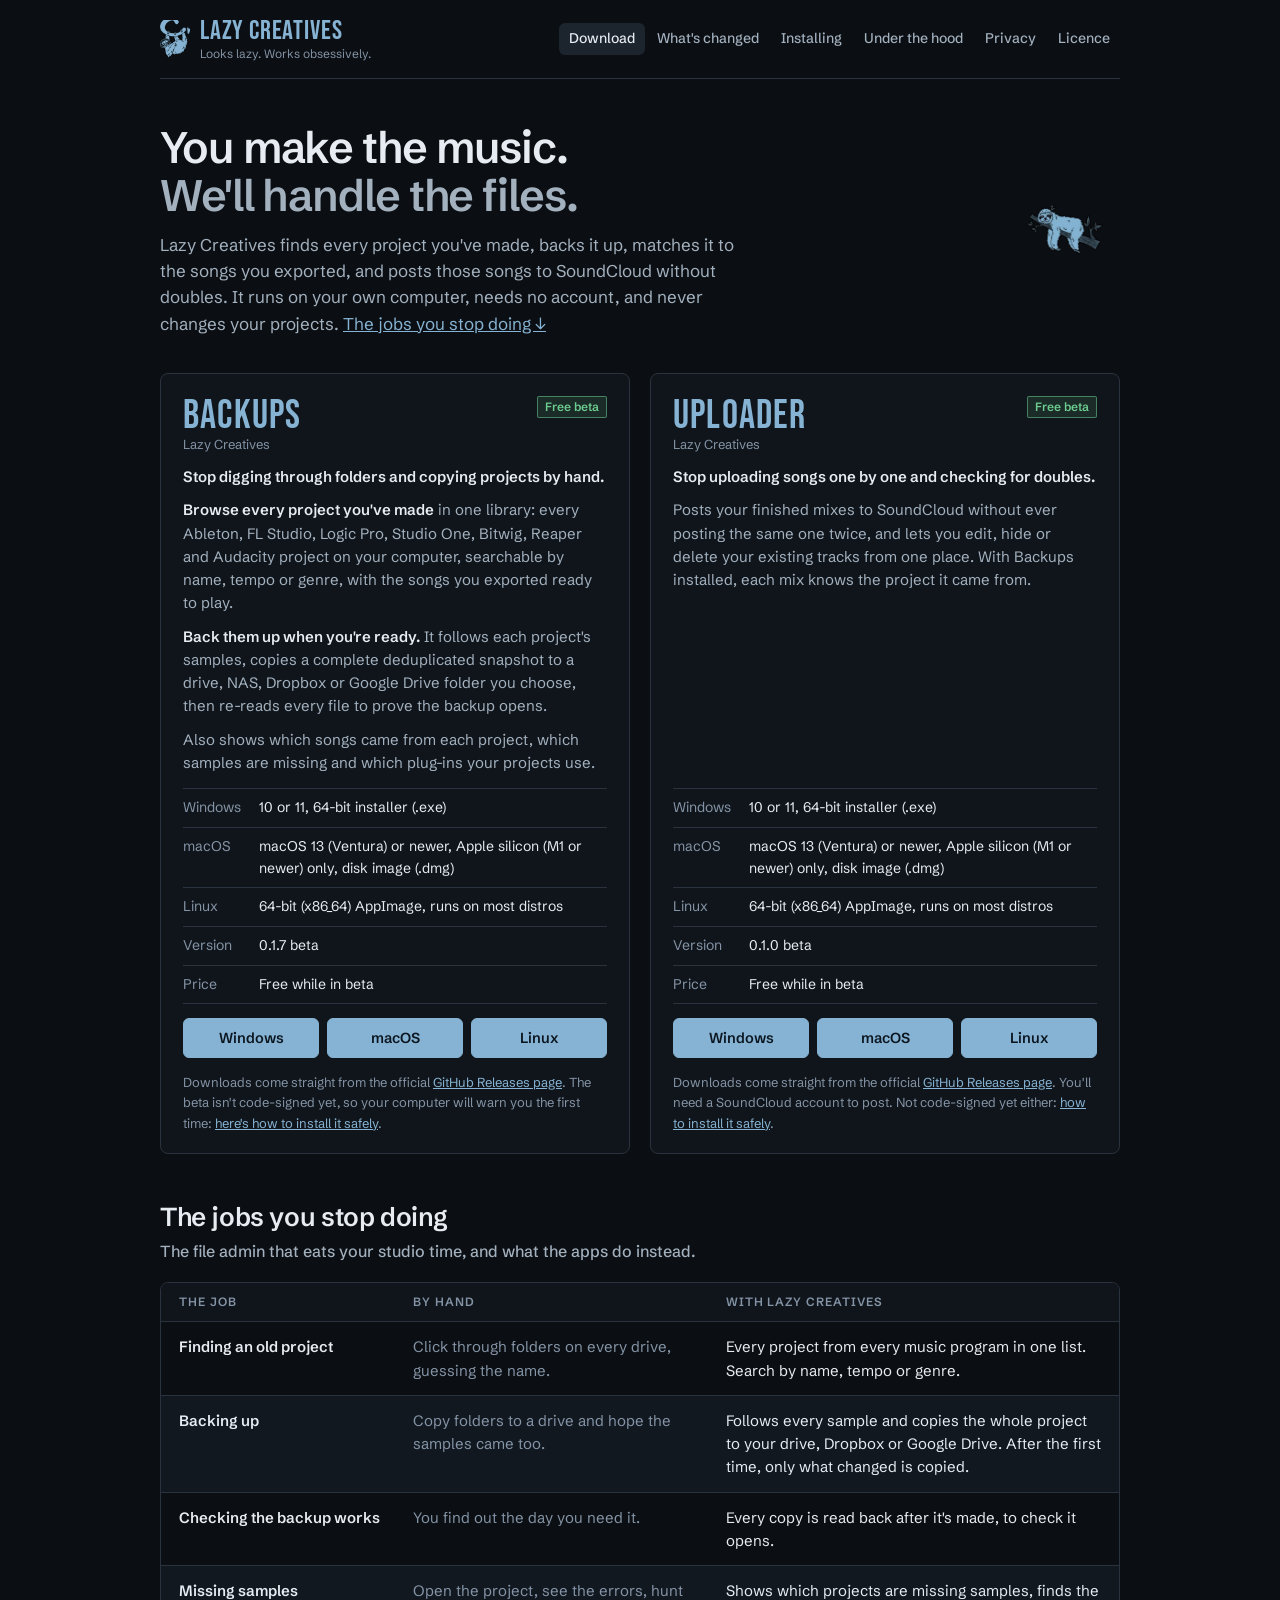
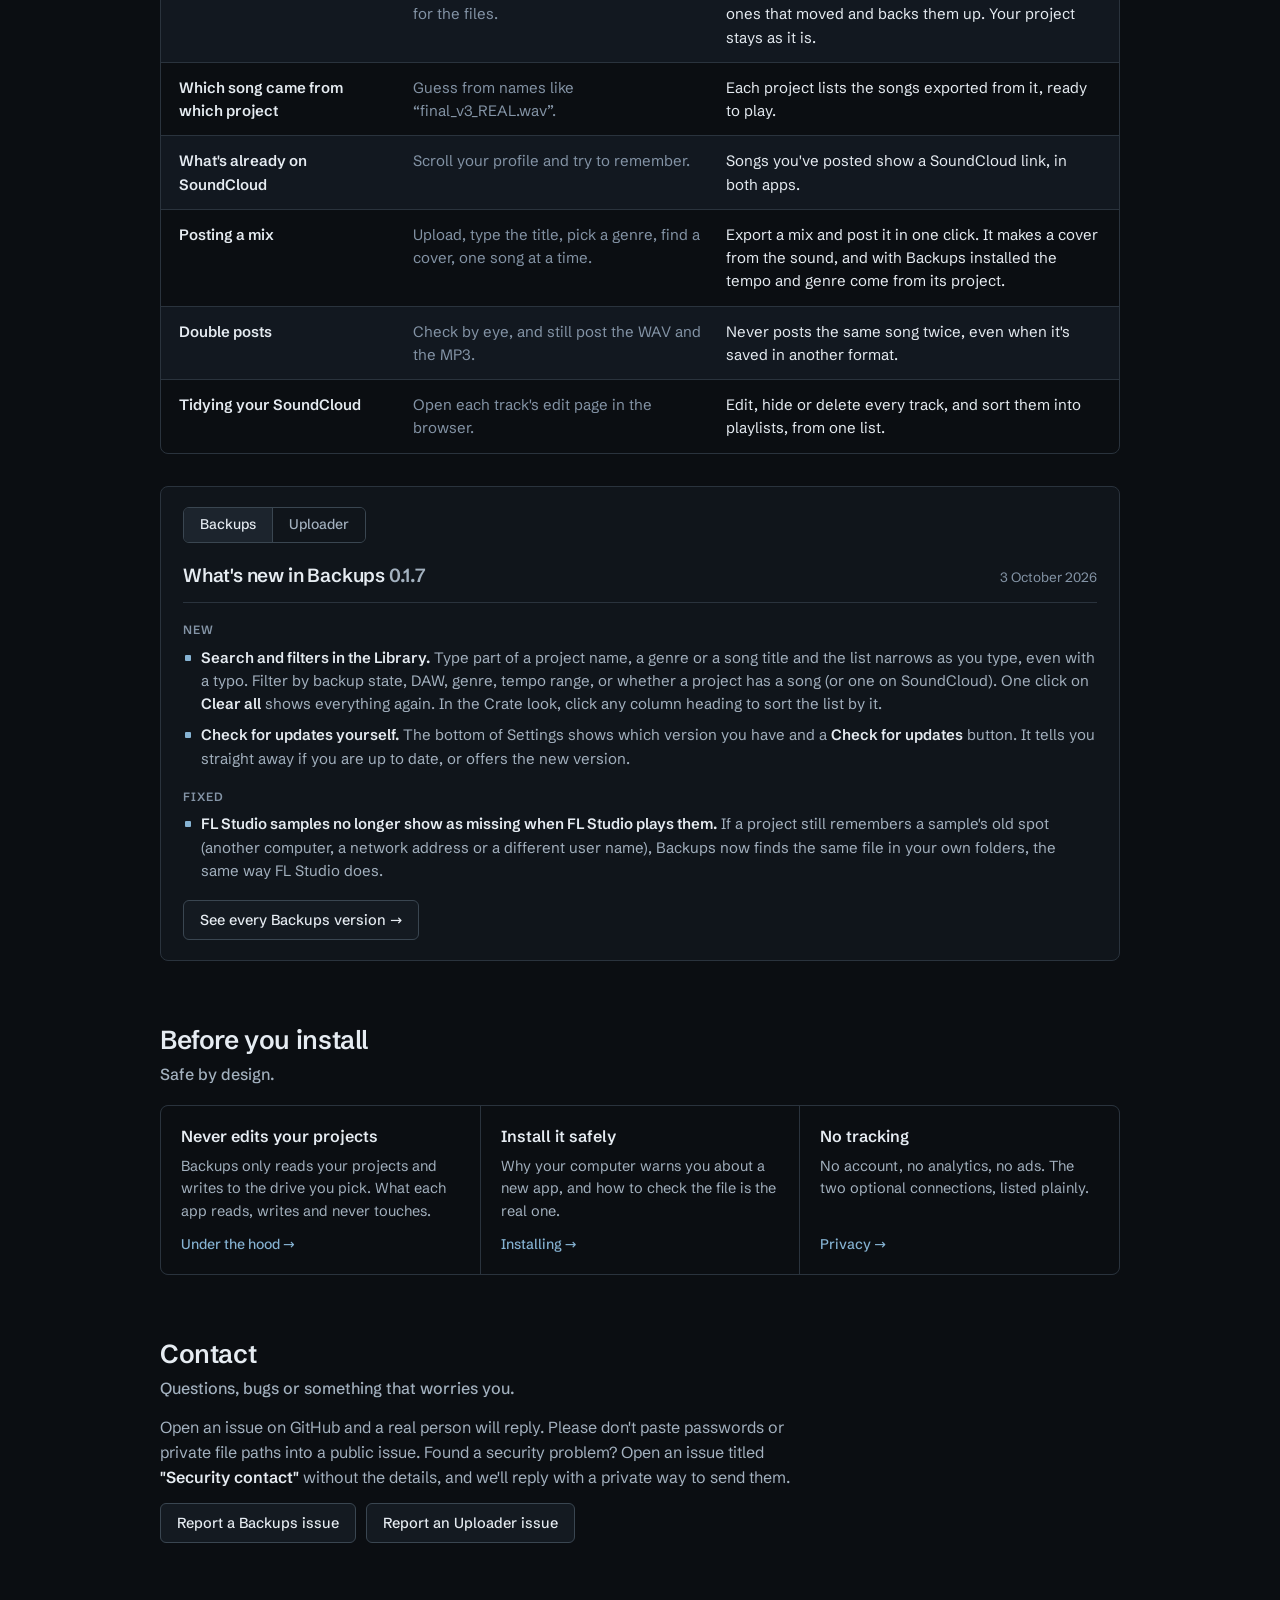
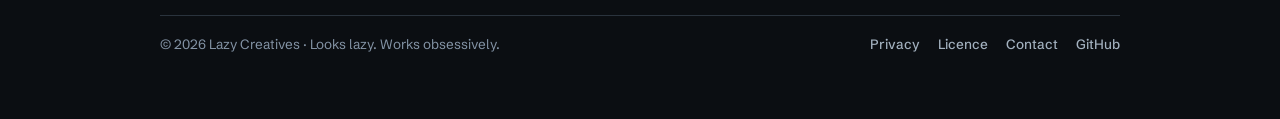
==== commit bbf2a577: "docs(site): lead with the work the apps take off you New headline, a 'jobs you stop doing' table (by" ====
--- a/index.html
+++ b/index.html
@@ -4,9 +4,9 @@
 <meta charset="UTF-8">
 <meta name="viewport" content="width=device-width,initial-scale=1">
 <title>Download Lazy Creatives — Backups &amp; Uploader</title>
-<meta name="description" content="Download Lazy Creatives Backups and Uploader for Windows, macOS and Linux: free desktop tools for music producers. Your projects stay on your computer.">
+<meta name="description" content="Download Lazy Creatives Backups and Uploader for Windows, macOS and Linux: free desktop tools that find, back up and post your music for you, so you can stay in the music. Your projects stay on your computer.">
 <meta property="og:title" content="Download Lazy Creatives">
-<meta property="og:description" content="Download Lazy Creatives Backups and Uploader for Windows, macOS and Linux: free desktop tools for music producers. Your projects stay on your computer.">
+<meta property="og:description" content="Download Lazy Creatives Backups and Uploader for Windows, macOS and Linux: free desktop tools that find, back up and post your music for you, so you can stay in the music. Your projects stay on your computer.">
 <meta property="og:type" content="website">
 <link rel="canonical" href="https://lazycreatives.github.io/">
 <meta property="og:url" content="https://lazycreatives.github.io/">
@@ -58,6 +58,28 @@
   .news li b{color:var(--text);font-weight:600}
   .news .more{margin-top:18px}
   main > section{margin-top:64px}
+  /* the jobs the apps take off you: one ruled table, fixed columns, stacks on phones */
+  .app .pitch .stop{color:var(--text);font-weight:600}
+  .hero .lede a{color:var(--accent);white-space:nowrap}
+  #jobs{margin-top:48px}
+  #jobs + .news{margin-top:32px}
+  .jobs{border:1px solid var(--border);border-radius:var(--radius-lg);overflow:hidden;margin-top:18px}
+  .job{display:grid;grid-template-columns:210px minmax(0,1fr) minmax(0,1.3fr);gap:6px 24px;padding:13px 18px;border-top:1px solid var(--border);font-size:15px}
+  .job:first-child{border-top:0}
+  .job:nth-child(odd):not(.job--head){background:var(--zebra)}
+  .job--head{background:var(--surface);font-size:12px;font-weight:600;letter-spacing:.08em;text-transform:uppercase;color:var(--text-faint);padding-block:10px}
+  .job b{font-weight:600}
+  .job .hand{color:var(--text-faint)}
+  .job .with{color:var(--text)}
+  .job i{display:none}
+  @media (max-width:720px){
+    .job--head{display:none}
+    .job{grid-template-columns:minmax(0,1fr)}
+    .job:nth-child(odd):not(.job--head){background:none}
+    .job:nth-child(even){background:var(--zebra)}
+    .job i{display:block;font-style:normal;font-size:11.5px;font-weight:600;letter-spacing:.08em;text-transform:uppercase;color:var(--text-faint);margin-bottom:2px}
+    .job .with i{color:var(--accent)}
+  }
 </style>
 </head>
 <body>
@@ -77,8 +99,8 @@
   <main class="wrap">
     <div class="hero">
       <div>
-        <h1>Desktop tools for producers. <span class="g">Your files stay yours.</span></h1>
-        <p class="lede">Lazy Creatives apps run on your own computer. No account, no tracking, and they never change your original projects.</p>
+        <h1>You make the music. <span class="g">We'll handle the files.</span></h1>
+        <p class="lede">Lazy Creatives finds every project you've made, backs it up, matches it to the songs you exported, and posts those songs to SoundCloud without doubles. It runs on your own computer, needs no account, and never changes your projects. <a href="#jobs">The jobs you stop doing ↓</a></p>
       </div>
       <img class="nap" src="/napping.webp" alt="" width="110" height="110">
     </div>
@@ -89,8 +111,10 @@
           <h2><span>Backups</span><small>Lazy Creatives</small></h2>
           <span class="tag">Free beta</span>
         </div>
-        <div class="pitch"><p><b>Browse every project you've made</b> in one library: every Ableton, FL Studio, Logic Pro, Studio One, Bitwig, Reaper and Audacity project on your computer, searchable by name, tempo or genre, with the songs you exported ready to play.</p>
-        <p><b>Back them up when you're ready.</b> It follows each project's samples, copies a complete deduplicated snapshot to a drive, NAS, Dropbox or Google Drive folder you choose, then re-reads every file to prove the backup opens.</p></div>
+        <div class="pitch"><p class="stop">Stop digging through folders and copying projects by hand.</p>
+        <p><b>Browse every project you've made</b> in one library: every Ableton, FL Studio, Logic Pro, Studio One, Bitwig, Reaper and Audacity project on your computer, searchable by name, tempo or genre, with the songs you exported ready to play.</p>
+        <p><b>Back them up when you're ready.</b> It follows each project's samples, copies a complete deduplicated snapshot to a drive, NAS, Dropbox or Google Drive folder you choose, then re-reads every file to prove the backup opens.</p>
+        <p>Also shows which songs came from each project, which samples are missing and which plug-ins your projects use.</p></div>
         <dl class="specs">
           <dt>Windows</dt><dd>10 or 11, 64-bit installer (.exe)</dd>
           <dt>macOS</dt><dd>macOS 13 (Ventura) or newer, Apple silicon (M1 or newer) only, disk image (.dmg)</dd>
@@ -111,7 +135,8 @@
           <h2><span>Uploader</span><small>Lazy Creatives</small></h2>
           <span class="tag">Free beta</span>
         </div>
-        <div class="pitch"><p>Posts your finished mixes to SoundCloud without ever posting the same one twice, and lets you edit, hide or delete your existing tracks from one place. With Backups installed, each mix knows the project it came from.</p></div>
+        <div class="pitch"><p class="stop">Stop uploading songs one by one and checking for doubles.</p>
+        <p>Posts your finished mixes to SoundCloud without ever posting the same one twice, and lets you edit, hide or delete your existing tracks from one place. With Backups installed, each mix knows the project it came from.</p></div>
         <dl class="specs">
           <dt>Windows</dt><dd>10 or 11, 64-bit installer (.exe)</dd>
           <dt>macOS</dt><dd>macOS 13 (Ventura) or newer, Apple silicon (M1 or newer) only, disk image (.dmg)</dd>
@@ -127,6 +152,24 @@
         <p class="fine">Downloads come straight from the official <a href="https://github.com/LazyCreatives/lazycreatives-uploader/releases/latest">GitHub Releases page</a>. You'll need a SoundCloud account to post. Not code-signed yet either: <a href="/install.html">how to install it safely</a>.</p>
       </article>
     </div>
+
+
+    <section id="jobs">
+      <h2>The jobs you stop doing</h2>
+      <p class="lead">The file admin that eats your studio time, and what the apps do instead.</p>
+      <div class="jobs" role="table" aria-label="Jobs done by hand and with Lazy Creatives">
+        <div class="job job--head" role="row"><span role="columnheader">The job</span><span role="columnheader">By hand</span><span role="columnheader">With Lazy Creatives</span></div>
+        <div class="job" role="row"><b role="cell">Finding an old project</b><span role="cell" class="hand"><i>By hand</i>Click through folders on every drive, guessing the name.</span><span role="cell" class="with"><i>With Lazy Creatives</i>Every project from every music program in one list. Search by name, tempo or genre.</span></div>
+        <div class="job" role="row"><b role="cell">Backing up</b><span role="cell" class="hand"><i>By hand</i>Copy folders to a drive and hope the samples came too.</span><span role="cell" class="with"><i>With Lazy Creatives</i>Follows every sample and copies the whole project to your drive, Dropbox or Google Drive. After the first time, only what changed is copied.</span></div>
+        <div class="job" role="row"><b role="cell">Checking the backup works</b><span role="cell" class="hand"><i>By hand</i>You find out the day you need it.</span><span role="cell" class="with"><i>With Lazy Creatives</i>Every copy is read back after it's made, to check it opens.</span></div>
+        <div class="job" role="row"><b role="cell">Missing samples</b><span role="cell" class="hand"><i>By hand</i>Open the project, see the errors, hunt for the files.</span><span role="cell" class="with"><i>With Lazy Creatives</i>Shows which projects are missing samples, finds the ones that moved and backs them up. Your project stays as it is.</span></div>
+        <div class="job" role="row"><b role="cell">Which song came from which project</b><span role="cell" class="hand"><i>By hand</i>Guess from names like “final_v3_REAL.wav”.</span><span role="cell" class="with"><i>With Lazy Creatives</i>Each project lists the songs exported from it, ready to play.</span></div>
+        <div class="job" role="row"><b role="cell">What's already on SoundCloud</b><span role="cell" class="hand"><i>By hand</i>Scroll your profile and try to remember.</span><span role="cell" class="with"><i>With Lazy Creatives</i>Songs you've posted show a SoundCloud link, in both apps.</span></div>
+        <div class="job" role="row"><b role="cell">Posting a mix</b><span role="cell" class="hand"><i>By hand</i>Upload, type the title, pick a genre, find a cover, one song at a time.</span><span role="cell" class="with"><i>With Lazy Creatives</i>Export a mix and post it in one click. It makes a cover from the sound, and with Backups installed the tempo and genre come from its project.</span></div>
+        <div class="job" role="row"><b role="cell">Double posts</b><span role="cell" class="hand"><i>By hand</i>Check by eye, and still post the WAV and the MP3.</span><span role="cell" class="with"><i>With Lazy Creatives</i>Never posts the same song twice, even when it's saved in another format.</span></div>
+        <div class="job" role="row"><b role="cell">Tidying your SoundCloud</b><span role="cell" class="hand"><i>By hand</i>Open each track's edit page in the browser.</span><span role="cell" class="with"><i>With Lazy Creatives</i>Edit, hide or delete every track, and sort them into playlists, from one list.</span></div>
+      </div>
+    </section>
 
 
     <!-- "What's new" for the latest release of each app. The script below swaps in
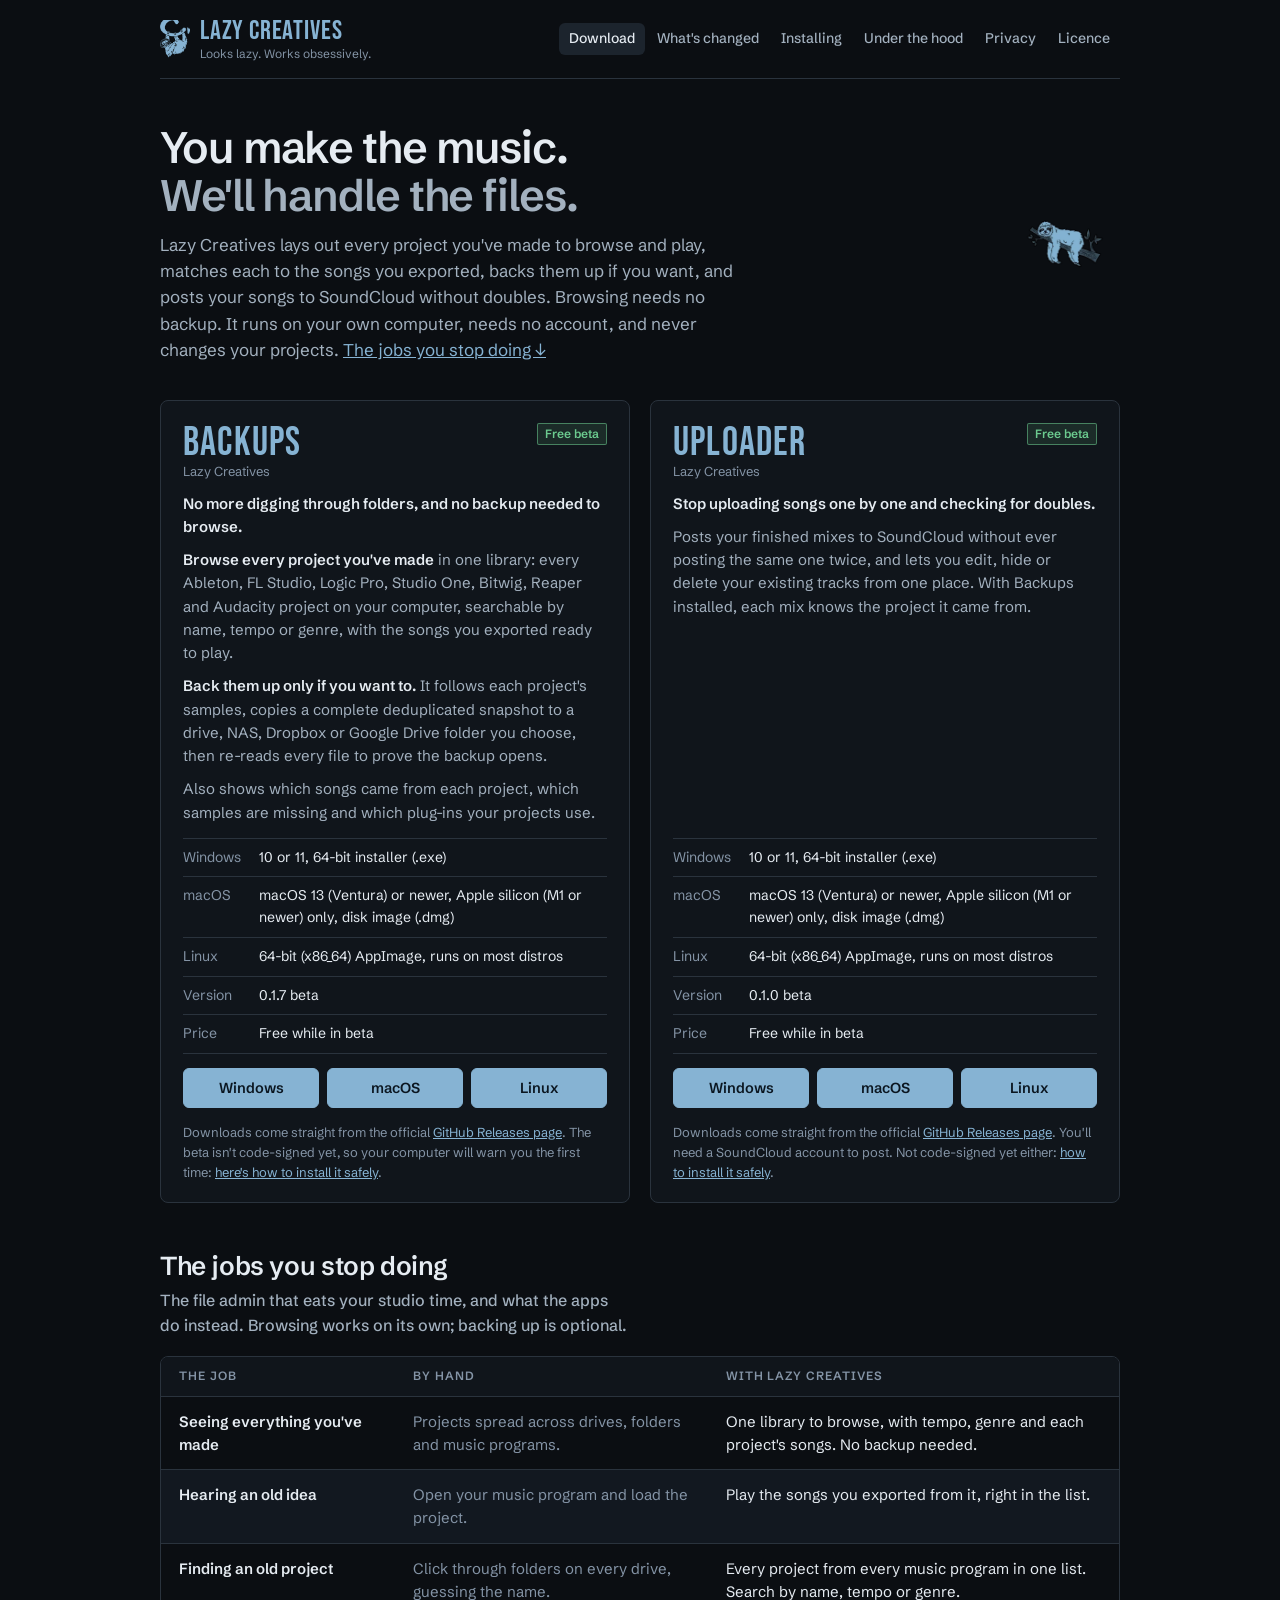
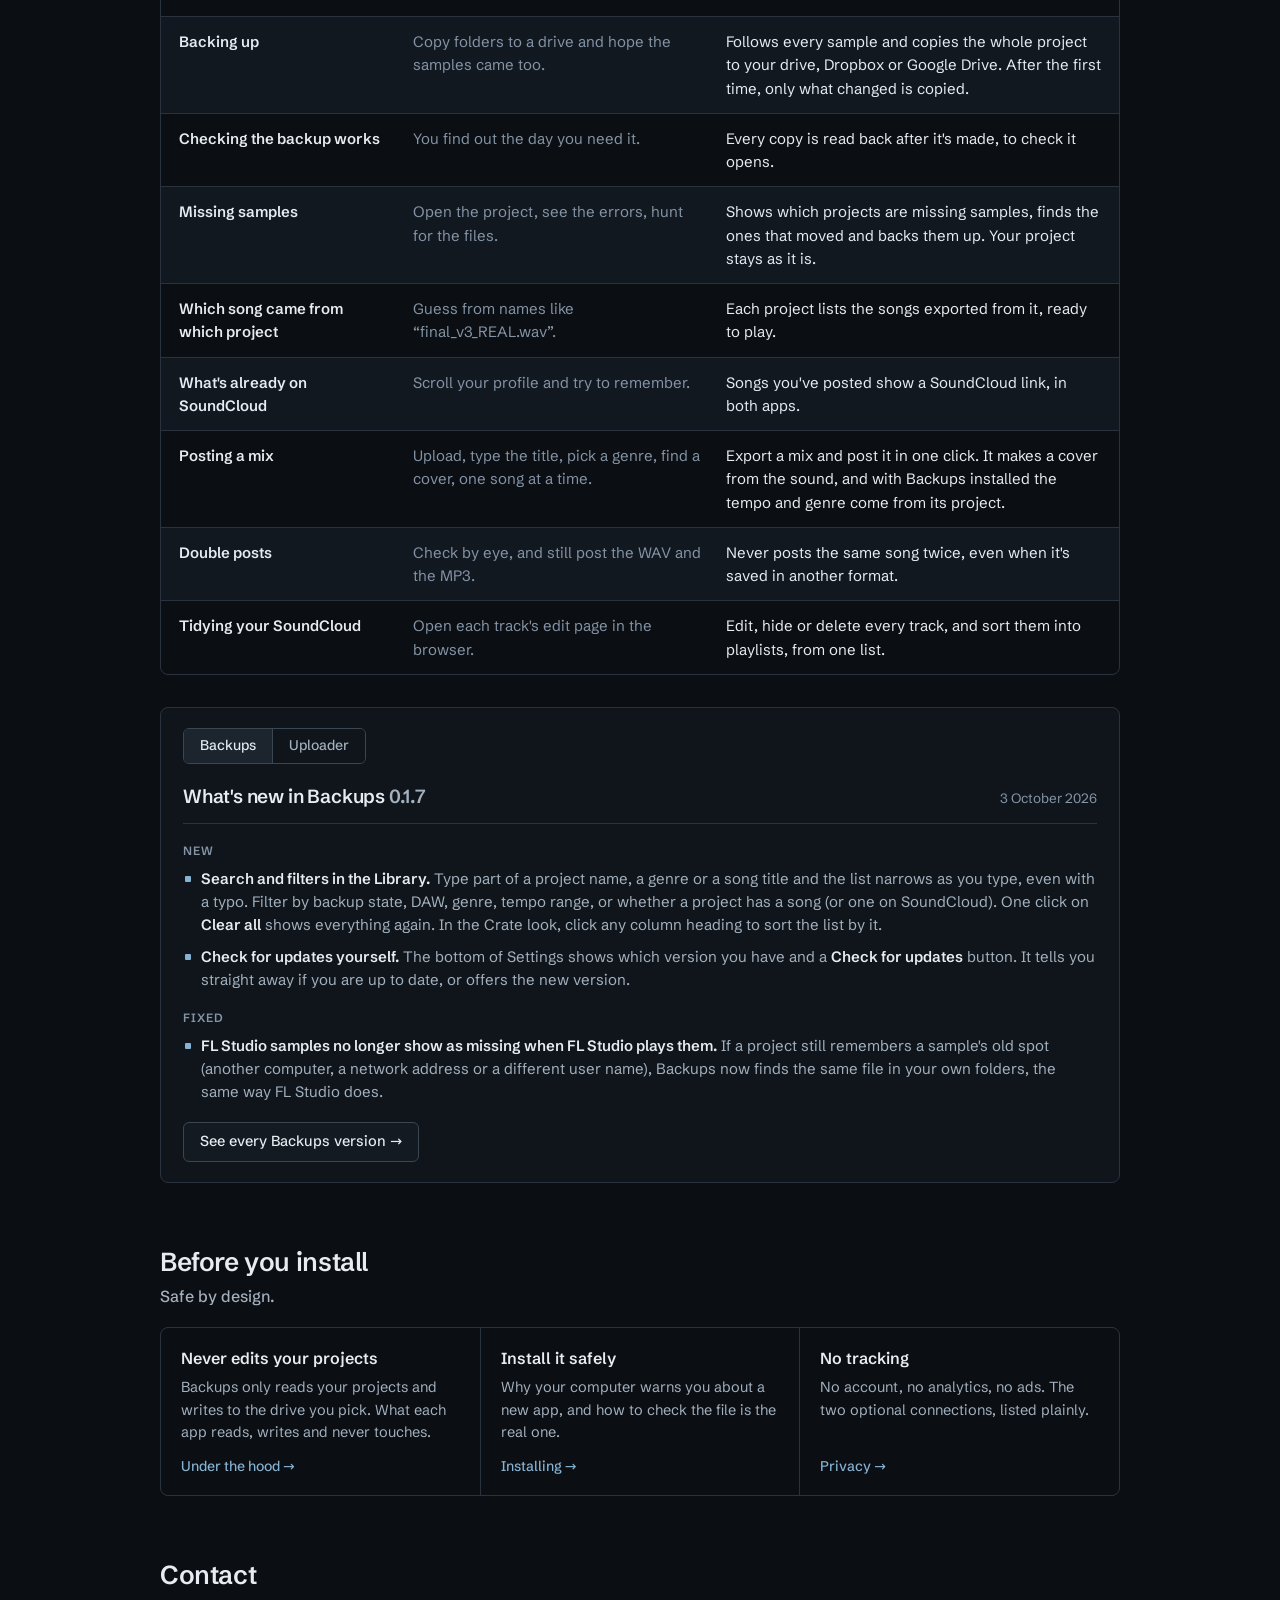
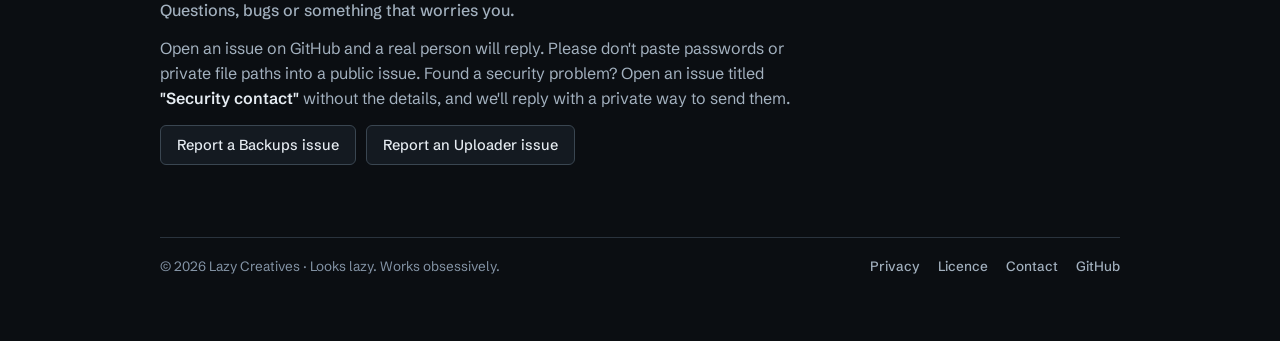
==== commit 86763a29: "docs(site): put browsing first and say no backup is needed to browse Co-Authored-By: Claude Opus 5.5" ====
--- a/index.html
+++ b/index.html
@@ -100,7 +100,7 @@
     <div class="hero">
       <div>
         <h1>You make the music. <span class="g">We'll handle the files.</span></h1>
-        <p class="lede">Lazy Creatives finds every project you've made, backs it up, matches it to the songs you exported, and posts those songs to SoundCloud without doubles. It runs on your own computer, needs no account, and never changes your projects. <a href="#jobs">The jobs you stop doing ↓</a></p>
+        <p class="lede">Lazy Creatives lays out every project you've made to browse and play, matches each to the songs you exported, backs them up if you want, and posts your songs to SoundCloud without doubles. Browsing needs no backup. It runs on your own computer, needs no account, and never changes your projects. <a href="#jobs">The jobs you stop doing ↓</a></p>
       </div>
       <img class="nap" src="/napping.webp" alt="" width="110" height="110">
     </div>
@@ -111,9 +111,9 @@
           <h2><span>Backups</span><small>Lazy Creatives</small></h2>
           <span class="tag">Free beta</span>
         </div>
-        <div class="pitch"><p class="stop">Stop digging through folders and copying projects by hand.</p>
+        <div class="pitch"><p class="stop">No more digging through folders, and no backup needed to browse.</p>
         <p><b>Browse every project you've made</b> in one library: every Ableton, FL Studio, Logic Pro, Studio One, Bitwig, Reaper and Audacity project on your computer, searchable by name, tempo or genre, with the songs you exported ready to play.</p>
-        <p><b>Back them up when you're ready.</b> It follows each project's samples, copies a complete deduplicated snapshot to a drive, NAS, Dropbox or Google Drive folder you choose, then re-reads every file to prove the backup opens.</p>
+        <p><b>Back them up only if you want to.</b> It follows each project's samples, copies a complete deduplicated snapshot to a drive, NAS, Dropbox or Google Drive folder you choose, then re-reads every file to prove the backup opens.</p>
         <p>Also shows which songs came from each project, which samples are missing and which plug-ins your projects use.</p></div>
         <dl class="specs">
           <dt>Windows</dt><dd>10 or 11, 64-bit installer (.exe)</dd>
@@ -156,9 +156,11 @@
 
     <section id="jobs">
       <h2>The jobs you stop doing</h2>
-      <p class="lead">The file admin that eats your studio time, and what the apps do instead.</p>
+      <p class="lead">The file admin that eats your studio time, and what the apps do instead. Browsing works on its own; backing up is optional.</p>
       <div class="jobs" role="table" aria-label="Jobs done by hand and with Lazy Creatives">
         <div class="job job--head" role="row"><span role="columnheader">The job</span><span role="columnheader">By hand</span><span role="columnheader">With Lazy Creatives</span></div>
+        <div class="job" role="row"><b role="cell">Seeing everything you've made</b><span role="cell" class="hand"><i>By hand</i>Projects spread across drives, folders and music programs.</span><span role="cell" class="with"><i>With Lazy Creatives</i>One library to browse, with tempo, genre and each project's songs. No backup needed.</span></div>
+        <div class="job" role="row"><b role="cell">Hearing an old idea</b><span role="cell" class="hand"><i>By hand</i>Open your music program and load the project.</span><span role="cell" class="with"><i>With Lazy Creatives</i>Play the songs you exported from it, right in the list.</span></div>
         <div class="job" role="row"><b role="cell">Finding an old project</b><span role="cell" class="hand"><i>By hand</i>Click through folders on every drive, guessing the name.</span><span role="cell" class="with"><i>With Lazy Creatives</i>Every project from every music program in one list. Search by name, tempo or genre.</span></div>
         <div class="job" role="row"><b role="cell">Backing up</b><span role="cell" class="hand"><i>By hand</i>Copy folders to a drive and hope the samples came too.</span><span role="cell" class="with"><i>With Lazy Creatives</i>Follows every sample and copies the whole project to your drive, Dropbox or Google Drive. After the first time, only what changed is copied.</span></div>
         <div class="job" role="row"><b role="cell">Checking the backup works</b><span role="cell" class="hand"><i>By hand</i>You find out the day you need it.</span><span role="cell" class="with"><i>With Lazy Creatives</i>Every copy is read back after it's made, to check it opens.</span></div>
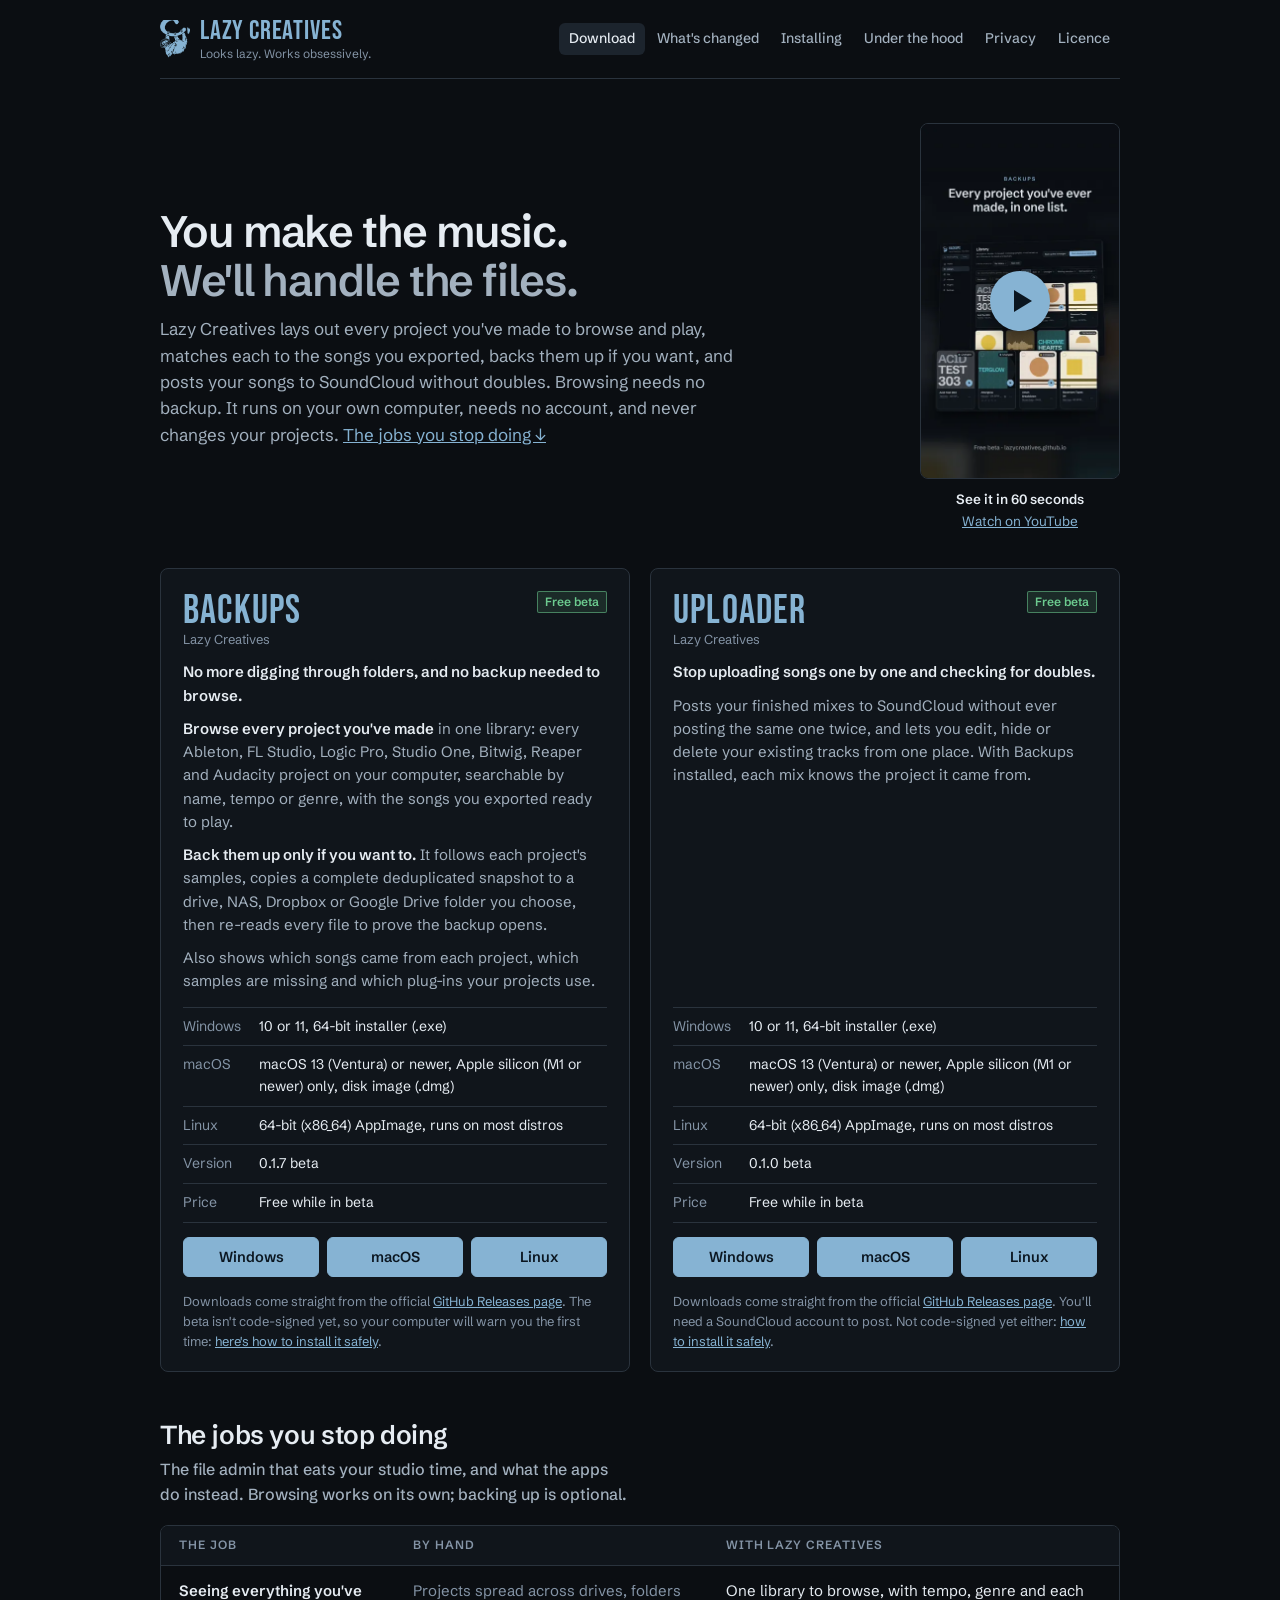
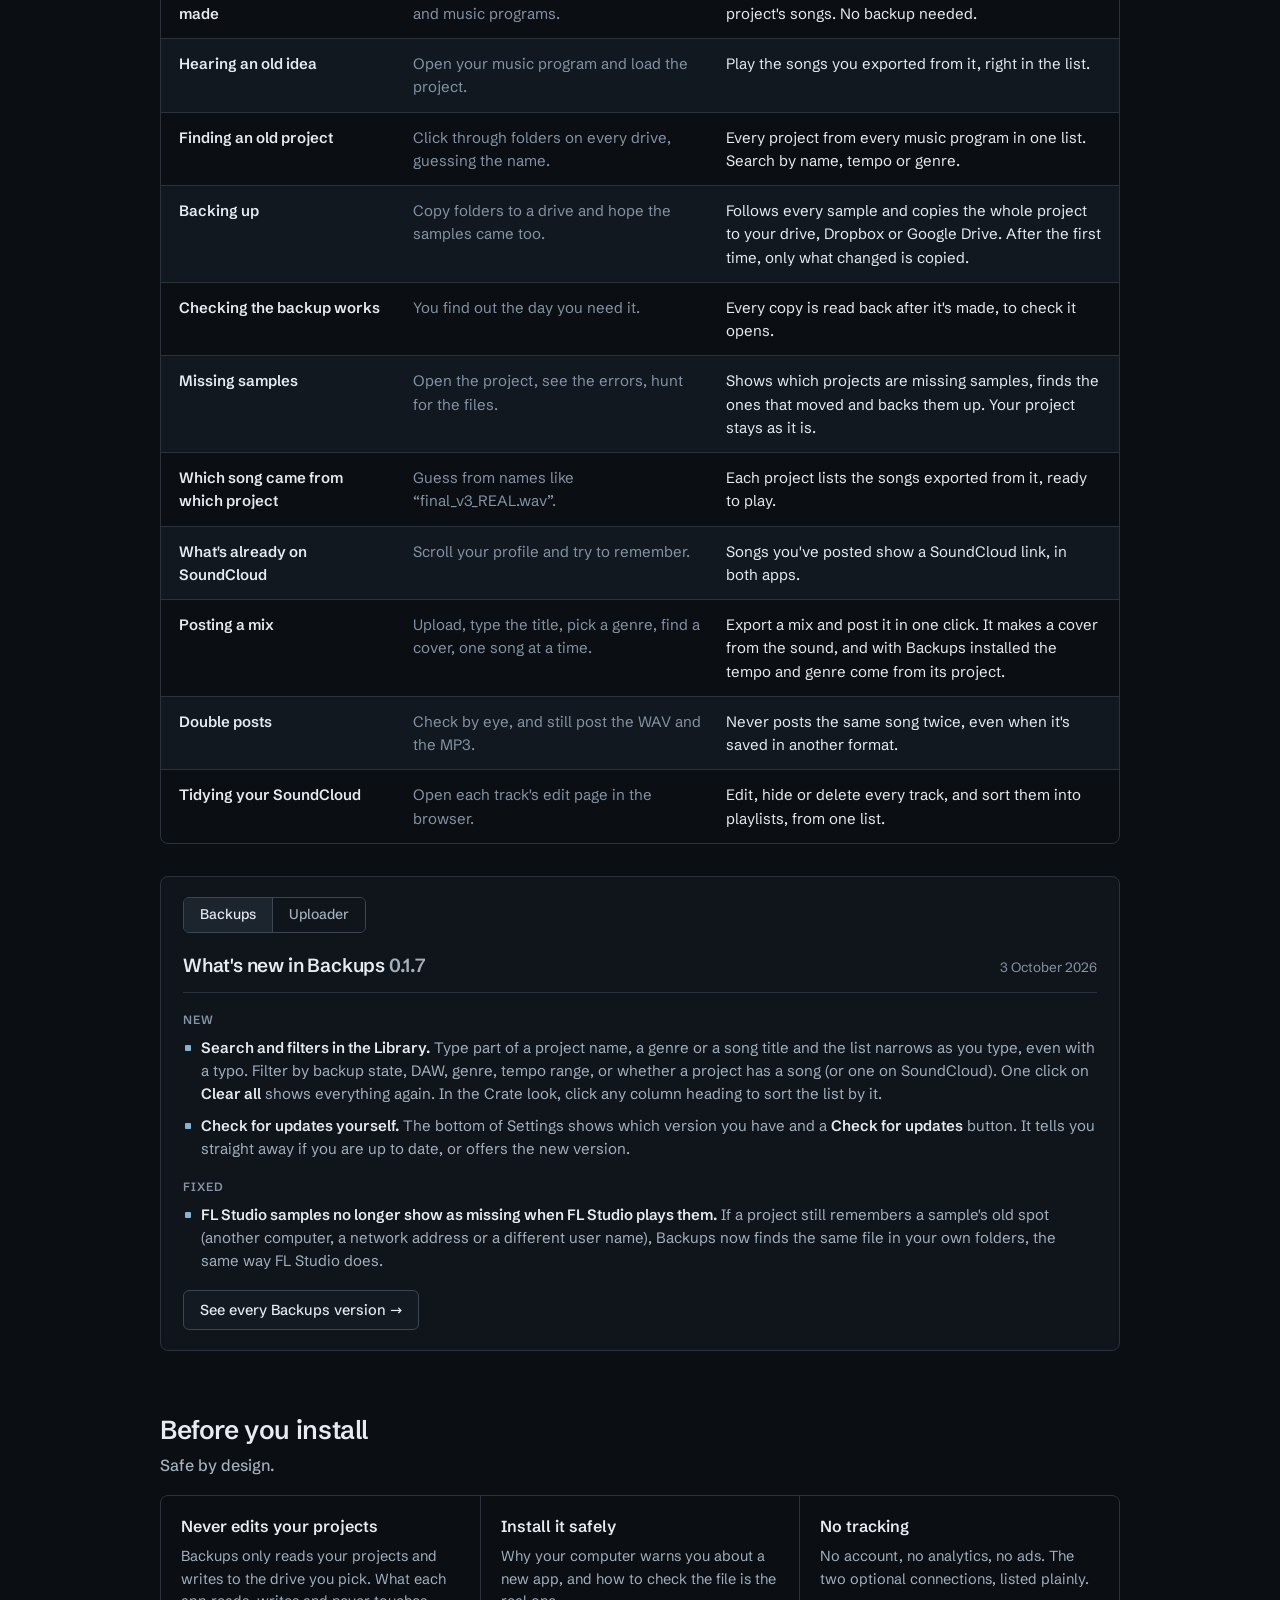
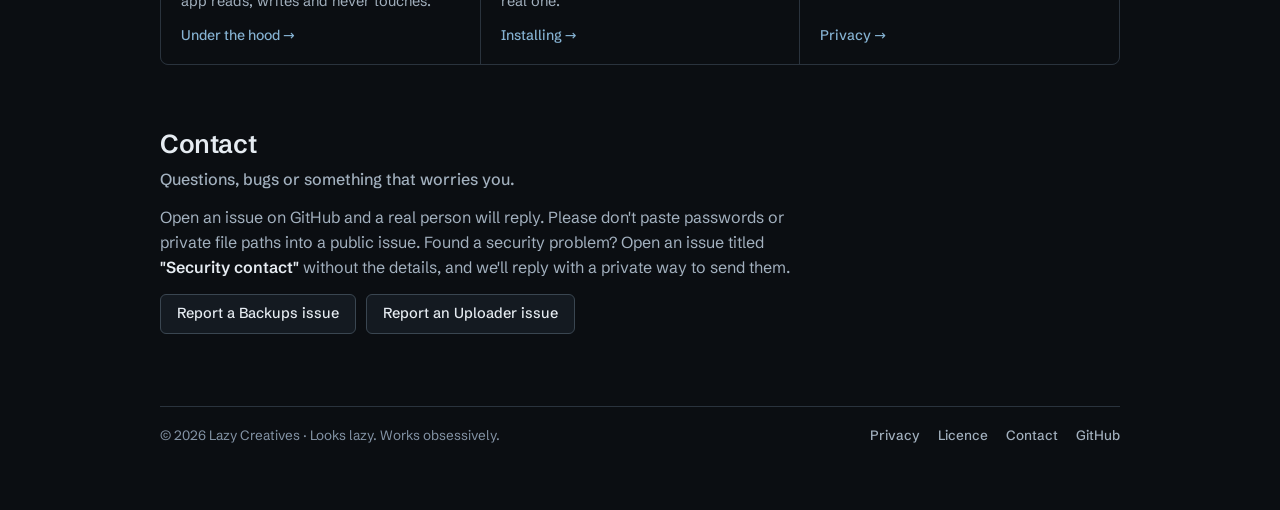
==== commit ce2685c9: "feat(home): add the 60-second reel beside the headline Still picture loads with the page; YouTube's " ====
--- a/index.html
+++ b/index.html
@@ -80,6 +80,28 @@
     .job i{display:block;font-style:normal;font-size:11.5px;font-weight:600;letter-spacing:.08em;text-transform:uppercase;color:var(--text-faint);margin-bottom:2px}
     .job .with i{color:var(--accent)}
   }
+  /* the reel: a tall still picture beside the headline, YouTube loads on press */
+  .reel{flex:0 0 auto;margin-left:auto;width:200px;display:grid;gap:10px}
+  .reel button,.reel iframe{display:block;width:100%;aspect-ratio:9/16;border:1px solid var(--border);border-radius:var(--radius-lg);background:var(--surface)}
+  .reel button{position:relative;padding:0;overflow:hidden;cursor:pointer}
+  .reel button img{display:block;width:100%;height:100%;object-fit:cover}
+  .reel .play{position:absolute;left:50%;top:50%;width:60px;height:60px;margin:-30px 0 0 -30px;border-radius:50%;background:var(--accent);box-shadow:0 4px 18px rgba(0,0,0,.45);transition:transform .15s}
+  .reel .play::after{content:"";position:absolute;left:24px;top:19px;border-style:solid;border-width:11px 0 11px 18px;border-color:transparent transparent transparent var(--accent-ink)}
+  .reel button:hover .play{transform:scale(1.08)}
+  .reel button:focus-visible{outline:2px solid var(--accent);outline-offset:3px}
+  .reel figcaption{display:grid;gap:2px;font-size:13.5px;text-align:center}
+  .reel figcaption b{color:var(--text);font-weight:600}
+  .reel figcaption a{color:var(--accent)}
+  @media (max-width:640px){
+    .hero{flex-direction:column}
+    .reel{margin:12px 0 0;width:100%;grid-template-columns:96px minmax(0,1fr);align-items:center;gap:16px}
+    .reel figcaption{text-align:left;font-size:15px}
+    .reel .play{width:40px;height:40px;margin:-20px 0 0 -20px}
+    .reel .play::after{left:16px;top:12px;border-width:8px 0 8px 13px}
+    .reel.on{grid-template-columns:minmax(0,1fr)}
+    .reel.on iframe{width:min(100%,300px)}
+  }
+  @media (prefers-reduced-motion:reduce){.reel .play{transition:none}}
 </style>
 </head>
 <body>
@@ -102,7 +124,15 @@
         <h1>You make the music. <span class="g">We'll handle the files.</span></h1>
         <p class="lede">Lazy Creatives lays out every project you've made to browse and play, matches each to the songs you exported, backs them up if you want, and posts your songs to SoundCloud without doubles. Browsing needs no backup. It runs on your own computer, needs no account, and never changes your projects. <a href="#jobs">The jobs you stop doing ↓</a></p>
       </div>
-      <img class="nap" src="/napping.webp" alt="" width="110" height="110">
+      <!-- The 60-second reel. Only the still picture loads with the page; YouTube's
+           player (privacy-enhanced youtube-nocookie.com) loads when someone presses play. -->
+      <figure class="reel">
+        <button type="button" data-yt="REEL_ID" aria-label="Play the 60-second video of Lazy Creatives">
+          <img src="/reel-poster.webp" alt="" width="200" height="356">
+          <span class="play" aria-hidden="true"></span>
+        </button>
+        <figcaption><b>See it in 60 seconds</b><a href="https://youtu.be/REEL_ID">Watch on YouTube</a></figcaption>
+      </figure>
     </div>
 
     <div class="dl" id="download">
@@ -313,5 +343,13 @@
   load("lazycreatives-uploader","up");
 })();
 </script>
+<script>
+/* Swap the reel's still picture for YouTube's player only when someone presses play. */
+(function(){var b=document.querySelector('.reel button');if(!b)return;b.addEventListener('click',function(){
+  var f=document.createElement('iframe');
+  f.src='https://www.youtube-nocookie.com/embed/'+b.dataset.yt+'?autoplay=1&rel=0&playsinline=1';
+  f.title='Lazy Creatives in 60 seconds';f.allow='autoplay; encrypted-media; picture-in-picture; fullscreen';f.allowFullscreen=true;
+  b.parentNode.classList.add('on');b.replaceWith(f);f.focus();});})();
+</script>
 </body>
 </html>
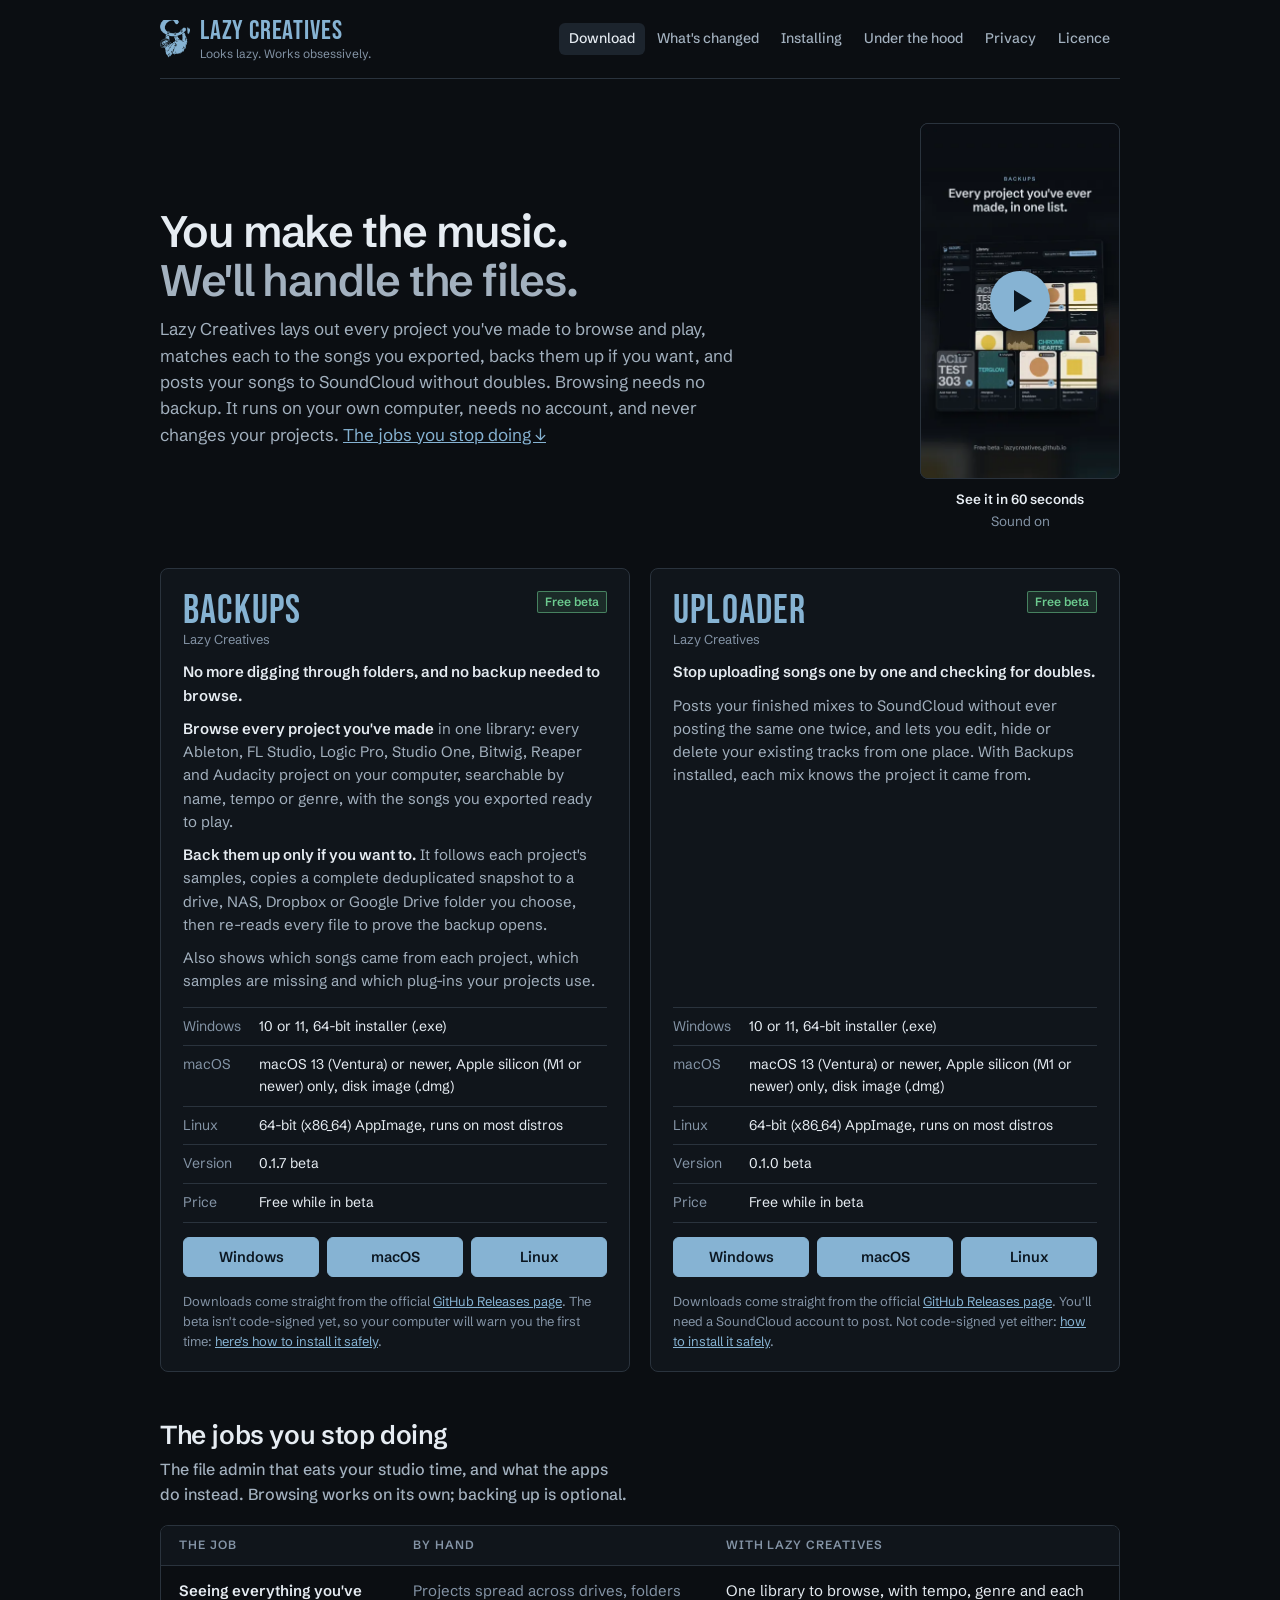
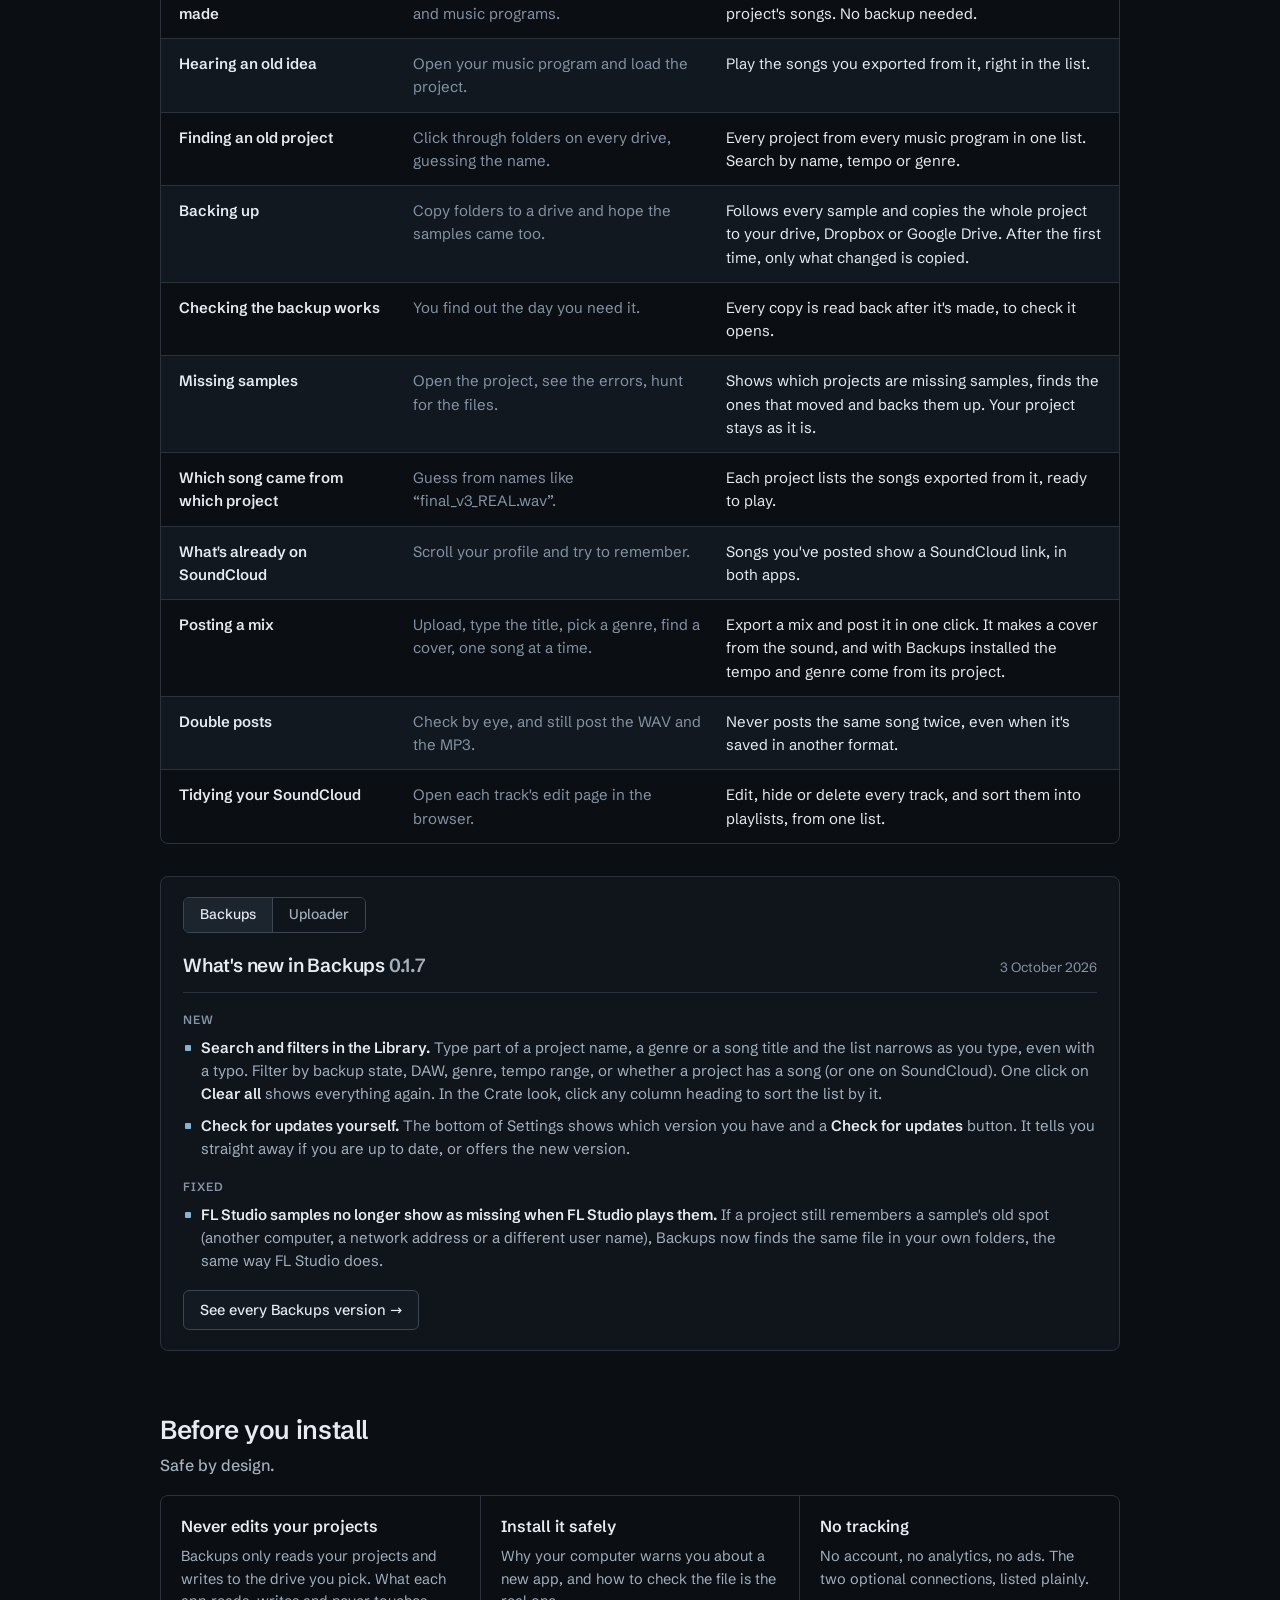
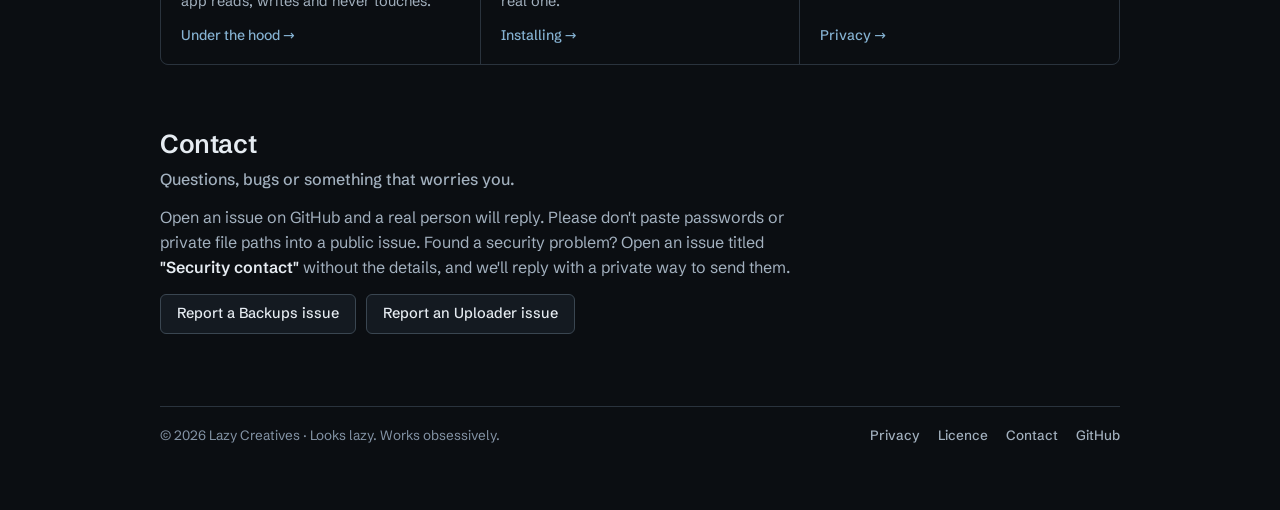
==== commit 2ecef231: "feat(home): play the reel from the site instead of YouTube 720p H.264 copy (7 MB, fast start); loads" ====
--- a/index.html
+++ b/index.html
@@ -82,7 +82,7 @@
   }
   /* the reel: a tall still picture beside the headline, YouTube loads on press */
   .reel{flex:0 0 auto;margin-left:auto;width:200px;display:grid;gap:10px}
-  .reel button,.reel iframe{display:block;width:100%;aspect-ratio:9/16;border:1px solid var(--border);border-radius:var(--radius-lg);background:var(--surface)}
+  .reel button,.reel video{display:block;width:100%;aspect-ratio:9/16;border:1px solid var(--border);border-radius:var(--radius-lg);background:var(--surface)}
   .reel button{position:relative;padding:0;overflow:hidden;cursor:pointer}
   .reel button img{display:block;width:100%;height:100%;object-fit:cover}
   .reel .play{position:absolute;left:50%;top:50%;width:60px;height:60px;margin:-30px 0 0 -30px;border-radius:50%;background:var(--accent);box-shadow:0 4px 18px rgba(0,0,0,.45);transition:transform .15s}
@@ -91,7 +91,10 @@
   .reel button:focus-visible{outline:2px solid var(--accent);outline-offset:3px}
   .reel figcaption{display:grid;gap:2px;font-size:13.5px;text-align:center}
   .reel figcaption b{color:var(--text);font-weight:600}
-  .reel figcaption a{color:var(--accent)}
+  .reel figcaption span{color:var(--text-faint)}
+  .reel video{grid-area:1/1;height:auto;object-fit:cover}
+  .reel button{grid-area:1/1;z-index:1}
+  .reel.on button{display:none}
   @media (max-width:640px){
     .hero{flex-direction:column}
     .reel{margin:12px 0 0;width:100%;grid-template-columns:96px minmax(0,1fr);align-items:center;gap:16px}
@@ -99,7 +102,8 @@
     .reel .play{width:40px;height:40px;margin:-20px 0 0 -20px}
     .reel .play::after{left:16px;top:12px;border-width:8px 0 8px 13px}
     .reel.on{grid-template-columns:minmax(0,1fr)}
-    .reel.on iframe{width:min(100%,300px)}
+    .reel.on video{width:min(100%,300px)}
+    .reel.on figcaption{display:none}
   }
   @media (prefers-reduced-motion:reduce){.reel .play{transition:none}}
 </style>
@@ -124,14 +128,15 @@
         <h1>You make the music. <span class="g">We'll handle the files.</span></h1>
         <p class="lede">Lazy Creatives lays out every project you've made to browse and play, matches each to the songs you exported, backs them up if you want, and posts your songs to SoundCloud without doubles. Browsing needs no backup. It runs on your own computer, needs no account, and never changes your projects. <a href="#jobs">The jobs you stop doing ↓</a></p>
       </div>
-      <!-- The 60-second reel. Only the still picture loads with the page; YouTube's
-           player (privacy-enhanced youtube-nocookie.com) loads when someone presses play. -->
+      <!-- The 60-second reel, served from this site. Only the still picture loads with
+           the page; the video itself loads when someone presses play. -->
       <figure class="reel">
-        <button type="button" data-yt="REEL_ID" aria-label="Play the 60-second video of Lazy Creatives">
+        <video src="/reel.mp4" poster="/reel-poster.webp" preload="none" playsinline width="200" height="356" title="Lazy Creatives in 60 seconds"></video>
+        <button type="button" aria-label="Play the 60-second video of Lazy Creatives">
           <img src="/reel-poster.webp" alt="" width="200" height="356">
           <span class="play" aria-hidden="true"></span>
         </button>
-        <figcaption><b>See it in 60 seconds</b><a href="https://youtu.be/REEL_ID">Watch on YouTube</a></figcaption>
+        <figcaption><b>See it in 60 seconds</b><span>Sound on</span></figcaption>
       </figure>
     </div>
 
@@ -344,12 +349,9 @@
 })();
 </script>
 <script>
-/* Swap the reel's still picture for YouTube's player only when someone presses play. */
+/* The reel's play button: hide the still picture and play the video with its controls. */
 (function(){var b=document.querySelector('.reel button');if(!b)return;b.addEventListener('click',function(){
-  var f=document.createElement('iframe');
-  f.src='https://www.youtube-nocookie.com/embed/'+b.dataset.yt+'?autoplay=1&rel=0&playsinline=1';
-  f.title='Lazy Creatives in 60 seconds';f.allow='autoplay; encrypted-media; picture-in-picture; fullscreen';f.allowFullscreen=true;
-  b.parentNode.classList.add('on');b.replaceWith(f);f.focus();});})();
+  var v=b.parentNode.querySelector('video');b.parentNode.classList.add('on');v.controls=true;v.play();v.focus();});})();
 </script>
 </body>
 </html>
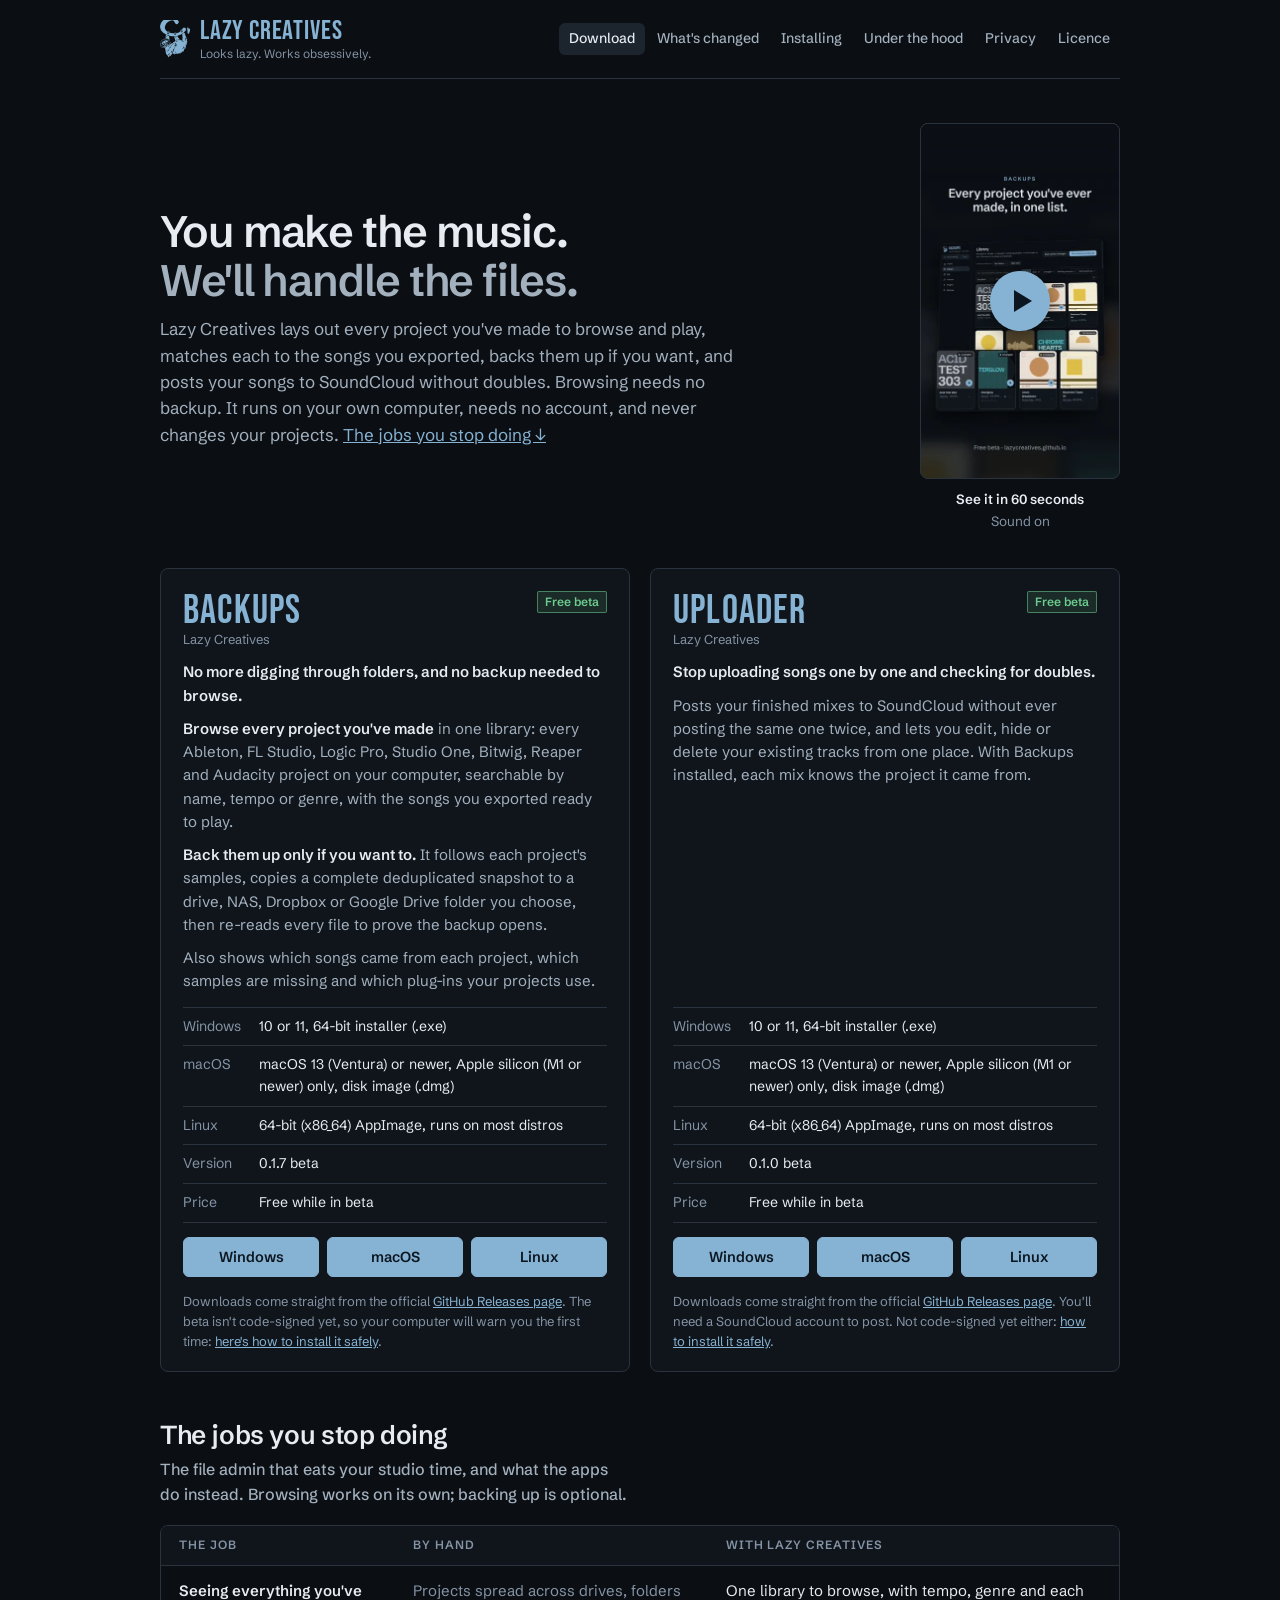
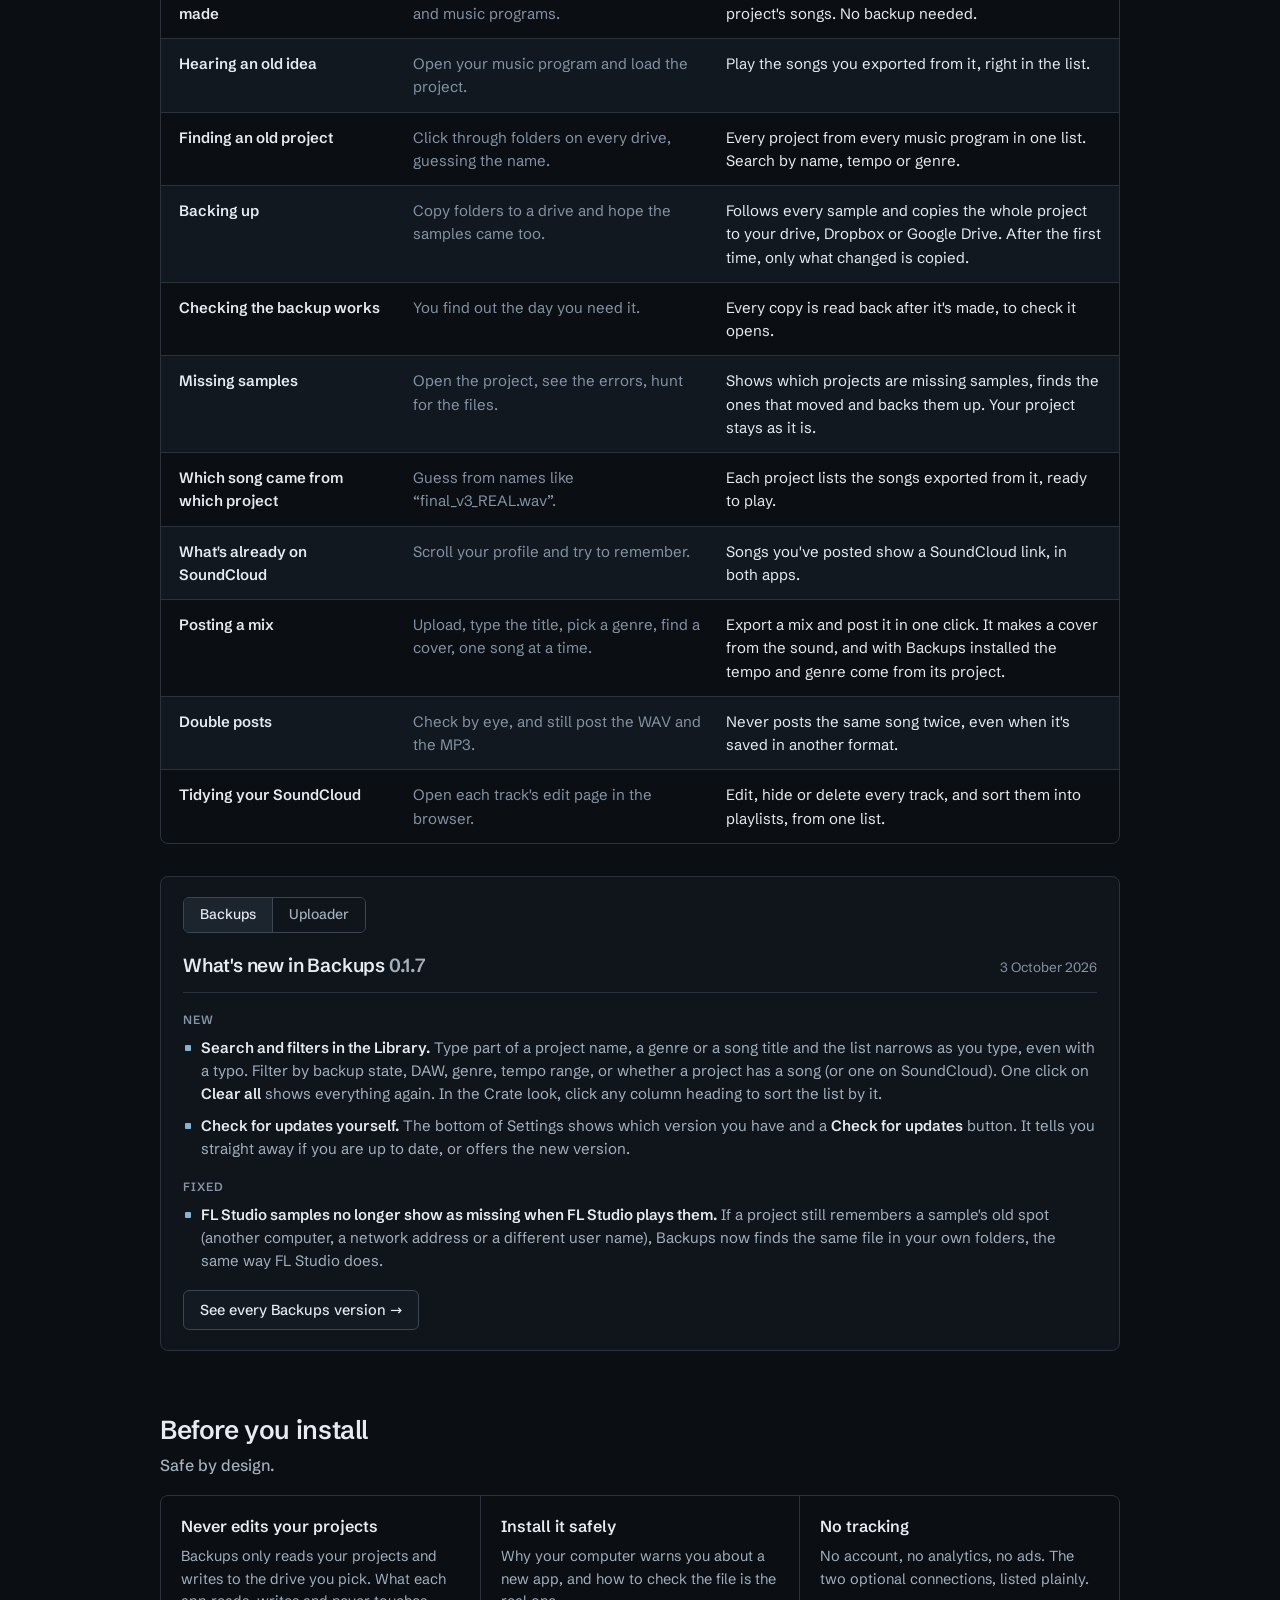
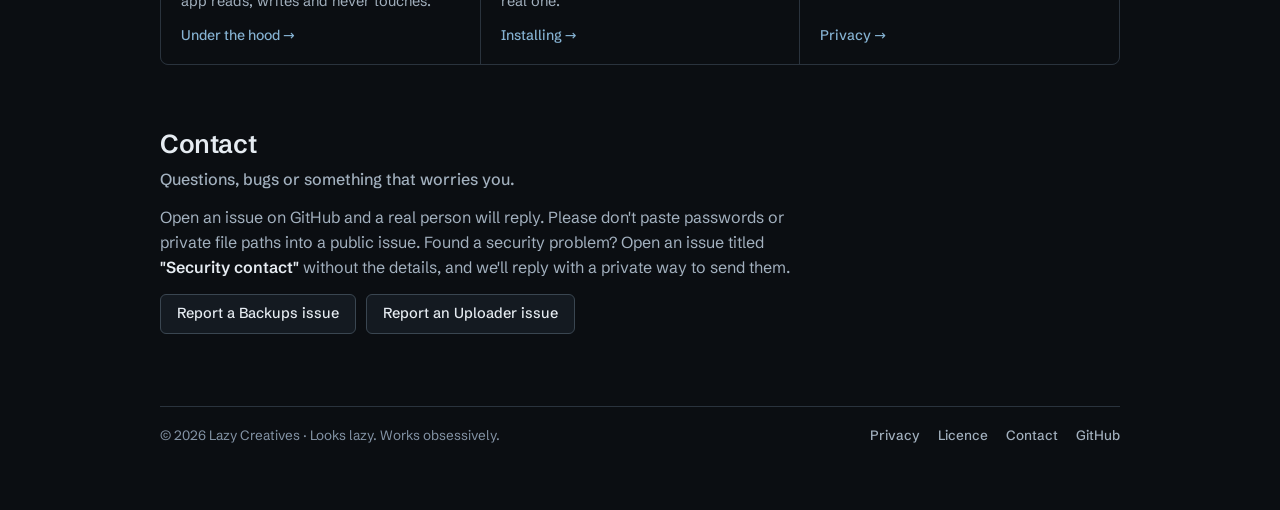
==== commit fd4c3a38: "fix(home): show the whole reel in full screen instead of cropping it Co-Authored-By: Claude Opus 5.5" ====
--- a/index.html
+++ b/index.html
@@ -92,7 +92,10 @@
   .reel figcaption{display:grid;gap:2px;font-size:13.5px;text-align:center}
   .reel figcaption b{color:var(--text);font-weight:600}
   .reel figcaption span{color:var(--text-faint)}
-  .reel video{grid-area:1/1;height:auto;object-fit:cover}
+  .reel video{grid-area:1/1;height:auto;object-fit:contain}
+  /* full screen: show the whole tall video on black, not cropped to the screen */
+  .reel video:fullscreen{width:100%;height:100%;object-fit:contain;border:0;border-radius:0;background:#000}
+  .reel video:-webkit-full-screen{width:100%;height:100%;object-fit:contain;border:0;border-radius:0;background:#000}
   .reel button{grid-area:1/1;z-index:1}
   .reel.on button{display:none}
   @media (max-width:640px){
